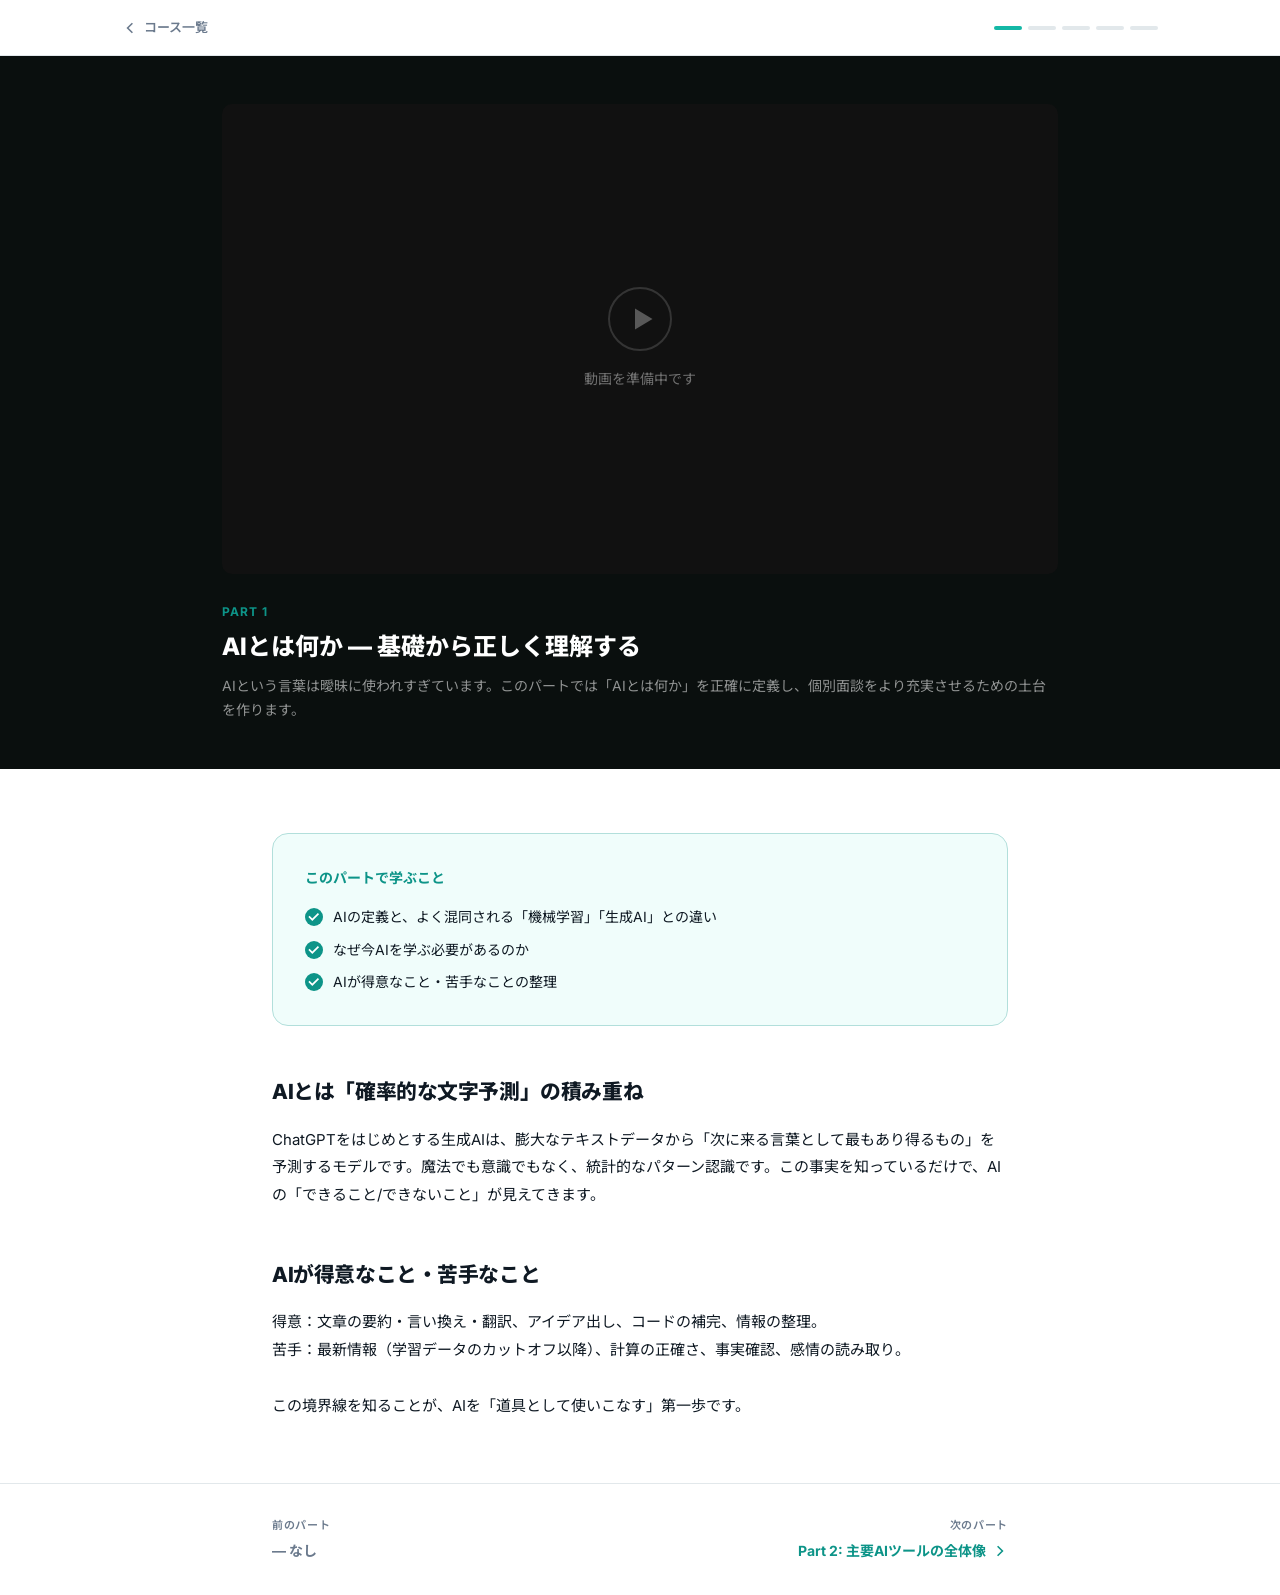
==== part1/index.html @ 41cb30bf "feat: 特典v3 完全構築 - ホワイト+エヌイチカラー(teal)デザインシステム - GSAP + ScrollTrigger によるHeroアニメーション - パスワード方式解放（local" ====
<!DOCTYPE html>
<html lang="ja">
<head>
<meta charset="UTF-8">
<meta name="viewport" content="width=device-width, initial-scale=1.0">
<title>Part 1 - AIとは何か | AI Mastery 特典</title>
<meta name="robots" content="noindex, nofollow">
<link rel="preconnect" href="https://fonts.googleapis.com">
<link rel="preconnect" href="https://fonts.gstatic.com" crossorigin>
<link href="https://fonts.googleapis.com/css2?family=Inter:wght@400;500;600;700;800&family=Noto+Sans+JP:wght@400;500;700;800&display=swap" rel="stylesheet">
<link rel="stylesheet" href="../css/style.css">
<link rel="stylesheet" href="../css/animations.css">
</head>
<body>

<header class="part-header">
  <div class="part-header__inner">
    <a href="../index.html" class="part-header__back">
      <svg viewBox="0 0 20 20" fill="none" stroke="currentColor" stroke-width="2"><path d="M13 16l-6-6 6-6"/></svg>
      コース一覧
    </a>
    <div class="part-progress">
      <div class="part-progress__step is-current"></div>
      <div class="part-progress__step"></div>
      <div class="part-progress__step"></div>
      <div class="part-progress__step"></div>
      <div class="part-progress__step"></div>
    </div>
  </div>
</header>

<main class="part-main">

  <!-- Video -->
  <section class="video-section">
    <div class="video-wrap">
      <div class="video-player">
        <!-- YouTube: src="https://www.youtube.com/embed/VIDEO_ID" -->
        <div class="video-placeholder">
          <div class="video-placeholder__icon">
            <svg viewBox="0 0 16 16"><path d="M4 2l10 6-10 6z"/></svg>
          </div>
          <p>動画を準備中です</p>
        </div>
      </div>
    </div>
    <div class="video-info">
      <p class="video-info__part-label">Part 1</p>
      <h1 class="video-info__title">AIとは何か — 基礎から正しく理解する</h1>
      <p class="video-info__desc">AIという言葉は曖昧に使われすぎています。このパートでは「AIとは何か」を正確に定義し、個別面談をより充実させるための土台を作ります。</p>
    </div>
  </section>

  <!-- Content -->
  <section class="content-section">
    <div class="container--narrow">

      <div class="learn-box reveal">
        <p class="learn-box__title">このパートで学ぶこと</p>
        <ul class="learn-box__list">
          <li>AIの定義と、よく混同される「機械学習」「生成AI」との違い</li>
          <li>なぜ今AIを学ぶ必要があるのか</li>
          <li>AIが得意なこと・苦手なことの整理</li>
        </ul>
      </div>

      <div class="content-block reveal">
        <h2>AIとは「確率的な文字予測」の積み重ね</h2>
        <p>
          ChatGPTをはじめとする生成AIは、膨大なテキストデータから「次に来る言葉として最もあり得るもの」を予測するモデルです。魔法でも意識でもなく、統計的なパターン認識です。この事実を知っているだけで、AIの「できること/できないこと」が見えてきます。
        </p>
      </div>

      <div class="content-block reveal">
        <h2>AIが得意なこと・苦手なこと</h2>
        <p>
          得意：文章の要約・言い換え・翻訳、アイデア出し、コードの補完、情報の整理。<br>
          苦手：最新情報（学習データのカットオフ以降）、計算の正確さ、事実確認、感情の読み取り。<br><br>
          この境界線を知ることが、AIを「道具として使いこなす」第一歩です。
        </p>
      </div>

    </div>
  </section>

  <!-- Navigation -->
  <nav class="part-nav">
    <div class="container--narrow">
      <div class="part-nav__inner">
        <div class="part-nav__link">
          <span class="part-nav__label">前のパート</span>
          <span class="part-nav__title" style="color:var(--color-text-muted)">— なし</span>
        </div>
        <a href="../part2/index.html" class="part-nav__link part-nav__link--next">
          <span class="part-nav__label">次のパート</span>
          <span class="part-nav__title">
            Part 2: 主要AIツールの全体像
            <svg width="16" height="16" viewBox="0 0 20 20" fill="none" stroke="currentColor" stroke-width="2"><path d="M7 16l6-6-6-6"/></svg>
          </span>
        </a>
      </div>
    </div>
  </nav>

</main>

<script src="../js/unlock.js"></script>
<script src="../js/main.js"></script>
</body>
</html>
---- css/style.css ----
/* style.css */

/* ===========================
   Design Tokens
=========================== */
:root {
  --color-bg: #ffffff;
  --color-bg-subtle: #f8fafb;
  --color-bg-teal: #f0fdfb;
  --color-surface: #ffffff;
  --color-border: #e2e8eb;
  --color-border-teal: #b2dfdb;

  --color-text: #0f1923;
  --color-text-muted: #6b7a8d;
  --color-text-light: #94a3b8;

  --color-primary: #0d9488;
  --color-primary-dark: #0a7a71;
  --color-primary-light: #14b8a6;
  --color-primary-xlight: #5eead4;

  --color-locked: #94a3b8;
  --color-locked-bg: #f1f5f9;

  --color-cta: #0d9488;
  --color-cta-hover: #0a7a71;

  --font-sans: 'Inter', 'Noto Sans JP', sans-serif;

  --radius-sm: 6px;
  --radius-md: 10px;
  --radius-lg: 16px;
  --radius-full: 100px;

  --shadow-sm: 0 1px 4px rgba(0,0,0,0.06);
  --shadow-md: 0 4px 16px rgba(0,0,0,0.08);
  --shadow-lg: 0 8px 32px rgba(0,0,0,0.12);
  --shadow-teal: 0 4px 20px rgba(13,148,136,0.18);

  --transition: 0.22s ease;
}

/* ===========================
   Reset
=========================== */
*, *::before, *::after { box-sizing: border-box; margin: 0; padding: 0; }
html { font-size: 16px; scroll-behavior: smooth; }
body {
  background: var(--color-bg);
  color: var(--color-text);
  font-family: var(--font-sans);
  line-height: 1.7;
  -webkit-font-smoothing: antialiased;
}
a { color: inherit; text-decoration: none; }
img { max-width: 100%; display: block; }

/* ===========================
   Layout
=========================== */
.container {
  max-width: 1100px;
  margin: 0 auto;
  padding: 0 32px;
}
.container--narrow {
  max-width: 800px;
  margin: 0 auto;
  padding: 0 32px;
}

/* ===========================
   Header
=========================== */
.header {
  position: fixed;
  top: 0; left: 0; right: 0;
  z-index: 200;
  height: 64px;
  background: rgba(255,255,255,0.88);
  backdrop-filter: blur(16px);
  -webkit-backdrop-filter: blur(16px);
  border-bottom: 1px solid var(--color-border);
  display: flex;
  align-items: center;
}
.header__inner {
  width: 100%;
  max-width: 1100px;
  margin: 0 auto;
  padding: 0 32px;
  display: flex;
  align-items: center;
  justify-content: space-between;
  gap: 16px;
}
.header__logo {
  font-size: 15px;
  font-weight: 700;
  color: var(--color-text);
  letter-spacing: -0.01em;
  display: flex;
  align-items: center;
  gap: 8px;
}
.header__logo-dot {
  width: 8px; height: 8px;
  background: var(--color-primary);
  border-radius: 50%;
  display: inline-block;
}
.header__cta {
  font-size: 13px;
  font-weight: 600;
  color: var(--color-primary);
  border: 1.5px solid var(--color-primary);
  border-radius: var(--radius-full);
  padding: 7px 18px;
  transition: background var(--transition), color var(--transition);
  white-space: nowrap;
}
.header__cta:hover {
  background: var(--color-primary);
  color: #fff;
}

/* ===========================
   Hero
=========================== */
.hero {
  position: relative;
  min-height: 100vh;
  display: flex;
  align-items: center;
  padding: 120px 0 80px;
  overflow: hidden;
}

/* 背景グラデーション光 */
.hero__bg {
  position: absolute;
  inset: 0;
  z-index: 0;
  background:
    radial-gradient(ellipse 60% 50% at 70% 40%, rgba(13,148,136,0.1) 0%, transparent 70%),
    radial-gradient(ellipse 40% 40% at 20% 70%, rgba(94,234,212,0.07) 0%, transparent 60%);
}

/* 浮遊オーブ */
.hero__orb {
  position: absolute;
  border-radius: 50%;
  filter: blur(48px);
  pointer-events: none;
}
.hero__orb--1 {
  width: 400px; height: 400px;
  background: radial-gradient(circle, rgba(13,148,136,0.14) 0%, transparent 70%);
  top: -80px; right: -60px;
  animation: floatSlow 14s ease-in-out infinite;
}
.hero__orb--2 {
  width: 280px; height: 280px;
  background: radial-gradient(circle, rgba(94,234,212,0.12) 0%, transparent 70%);
  bottom: 60px; left: -40px;
  animation: float 10s ease-in-out infinite;
  animation-delay: -4s;
}
.hero__orb--3 {
  width: 180px; height: 180px;
  background: radial-gradient(circle, rgba(13,148,136,0.08) 0%, transparent 70%);
  top: 50%; right: 20%;
  animation: float 12s ease-in-out infinite;
  animation-delay: -7s;
}

.hero__content {
  position: relative;
  z-index: 1;
  text-align: center;
  max-width: 760px;
  margin: 0 auto;
}

.hero__badge {
  display: inline-flex;
  align-items: center;
  gap: 8px;
  font-size: 12px;
  font-weight: 600;
  letter-spacing: 0.08em;
  text-transform: uppercase;
  color: var(--color-primary);
  background: var(--color-bg-teal);
  border: 1px solid var(--color-border-teal);
  border-radius: var(--radius-full);
  padding: 6px 16px;
  margin-bottom: 28px;
}
.hero__badge-dot {
  width: 6px; height: 6px;
  background: var(--color-primary);
  border-radius: 50%;
  animation: glowPulse 2.4s ease-in-out infinite;
}

.hero__title {
  font-size: clamp(2.2rem, 5.5vw, 4rem);
  font-weight: 800;
  line-height: 1.2;
  letter-spacing: -0.03em;
  color: var(--color-text);
  margin-bottom: 24px;
}
.hero__title em {
  font-style: normal;
  color: var(--color-primary);
}

.hero__subtitle {
  font-size: clamp(1rem, 2vw, 1.125rem);
  color: var(--color-text-muted);
  line-height: 1.8;
  margin-bottom: 48px;
}

.hero__stats {
  display: flex;
  justify-content: center;
  gap: 40px;
  margin-bottom: 48px;
}
.hero__stat-value {
  font-size: 2rem;
  font-weight: 800;
  color: var(--color-primary);
  letter-spacing: -0.03em;
  display: block;
}
.hero__stat-label {
  font-size: 12px;
  color: var(--color-text-muted);
  font-weight: 500;
}

.hero__actions {
  display: flex;
  justify-content: center;
  gap: 16px;
  flex-wrap: wrap;
}

/* ===========================
   Buttons
=========================== */
.btn {
  display: inline-flex;
  align-items: center;
  justify-content: center;
  gap: 8px;
  font-size: 15px;
  font-weight: 700;
  border-radius: var(--radius-md);
  padding: 14px 32px;
  cursor: pointer;
  border: none;
  transition: all var(--transition);
  white-space: nowrap;
  font-family: var(--font-sans);
}
.btn--primary {
  background: var(--color-primary);
  color: #fff;
  box-shadow: var(--shadow-teal);
}
.btn--primary:hover {
  background: var(--color-primary-dark);
  transform: translateY(-1px);
  box-shadow: 0 6px 24px rgba(13,148,136,0.28);
}
.btn--outline {
  background: transparent;
  color: var(--color-primary);
  border: 1.5px solid var(--color-primary);
}
.btn--outline:hover {
  background: var(--color-bg-teal);
}
.btn--sm {
  font-size: 13px;
  padding: 10px 20px;
}

/* ===========================
   Section commons
=========================== */
.section {
  padding: 96px 0;
}
.section--gray {
  background: var(--color-bg-subtle);
}
.section__label {
  font-size: 12px;
  font-weight: 700;
  letter-spacing: 0.1em;
  text-transform: uppercase;
  color: var(--color-primary);
  margin-bottom: 12px;
}
.section__title {
  font-size: clamp(1.6rem, 3vw, 2.4rem);
  font-weight: 800;
  letter-spacing: -0.02em;
  line-height: 1.25;
  margin-bottom: 16px;
}
.section__desc {
  font-size: 1.05rem;
  color: var(--color-text-muted);
  max-width: 540px;
}
.section__head { margin-bottom: 56px; }

/* ===========================
   Course Grid
=========================== */
.course-grid {
  display: grid;
  grid-template-columns: repeat(3, 1fr);
  gap: 24px;
}

.course-card {
  background: var(--color-surface);
  border: 1px solid var(--color-border);
  border-radius: var(--radius-lg);
  overflow: hidden;
  box-shadow: var(--shadow-sm);
  transition: transform var(--transition), box-shadow var(--transition);
  display: flex;
  flex-direction: column;
}
.course-card:hover {
  transform: translateY(-4px);
  box-shadow: var(--shadow-md);
}
.course-card--locked {
  cursor: default;
}
.course-card--locked:hover {
  transform: none;
  box-shadow: var(--shadow-sm);
}

.course-card__thumb {
  position: relative;
  aspect-ratio: 16/9;
  background: linear-gradient(135deg, #e8f5f4 0%, #d1ece9 100%);
  display: flex;
  align-items: center;
  justify-content: center;
  overflow: hidden;
}
.course-card--locked .course-card__thumb {
  background: var(--color-locked-bg);
  filter: grayscale(0.3);
}

.course-card__play {
  width: 48px; height: 48px;
  background: var(--color-primary);
  border-radius: 50%;
  display: flex;
  align-items: center;
  justify-content: center;
  box-shadow: 0 2px 12px rgba(13,148,136,0.3);
  transition: transform var(--transition);
}
.course-card:hover .course-card__play {
  transform: scale(1.1);
}
.course-card__play svg { width: 18px; height: 18px; fill: #fff; margin-left: 2px; }

.course-card__lock {
  width: 48px; height: 48px;
  background: var(--color-locked-bg);
  border: 2px solid var(--color-border);
  border-radius: 50%;
  display: flex;
  align-items: center;
  justify-content: center;
}
.course-card__lock svg { width: 20px; height: 20px; color: var(--color-locked); }

.course-card__part-num {
  position: absolute;
  top: 10px; left: 12px;
  font-size: 11px;
  font-weight: 700;
  letter-spacing: 0.06em;
  text-transform: uppercase;
  color: var(--color-primary);
  background: rgba(255,255,255,0.9);
  border-radius: var(--radius-full);
  padding: 3px 10px;
}
.course-card--locked .course-card__part-num {
  color: var(--color-locked);
}

.course-card__badge {
  position: absolute;
  top: 10px; right: 12px;
  font-size: 11px;
  font-weight: 700;
  letter-spacing: 0.04em;
  border-radius: var(--radius-full);
  padding: 3px 10px;
}
.course-card__badge--free {
  background: var(--color-primary);
  color: #fff;
}
.course-card__badge--locked {
  background: var(--color-locked-bg);
  color: var(--color-locked);
  border: 1px solid var(--color-border);
}

.course-card__body {
  padding: 20px;
  flex: 1;
  display: flex;
  flex-direction: column;
  gap: 8px;
}
.course-card__title {
  font-size: 15px;
  font-weight: 700;
  line-height: 1.4;
  color: var(--color-text);
}
.course-card--locked .course-card__title {
  color: var(--color-text-muted);
}
.course-card__meta {
  font-size: 12px;
  color: var(--color-text-light);
  display: flex;
  align-items: center;
  gap: 12px;
  margin-top: auto;
}
.course-card__meta svg { width: 13px; height: 13px; flex-shrink: 0; }

/* ===========================
   Unlock Banner
=========================== */
.unlock-banner {
  background: linear-gradient(135deg, var(--color-bg-teal) 0%, #e0f7f5 100%);
  border: 1px solid var(--color-border-teal);
  border-radius: var(--radius-lg);
  padding: 40px 48px;
  display: flex;
  align-items: center;
  justify-content: space-between;
  gap: 32px;
  margin-top: 48px;
}
.unlock-banner__text {}
.unlock-banner__label {
  font-size: 12px;
  font-weight: 700;
  letter-spacing: 0.08em;
  text-transform: uppercase;
  color: var(--color-primary);
  margin-bottom: 6px;
}
.unlock-banner__title {
  font-size: 1.3rem;
  font-weight: 800;
  color: var(--color-text);
  margin-bottom: 6px;
}
.unlock-banner__desc {
  font-size: 14px;
  color: var(--color-text-muted);
}

/* ===========================
   Unlock Modal
=========================== */
.modal-overlay {
  position: fixed;
  inset: 0;
  z-index: 500;
  background: rgba(15,25,35,0.5);
  backdrop-filter: blur(4px);
  display: flex;
  align-items: center;
  justify-content: center;
  padding: 24px;
  opacity: 0;
  pointer-events: none;
  transition: opacity 0.22s ease;
}
.modal-overlay.is-open {
  opacity: 1;
  pointer-events: auto;
}
.modal {
  background: var(--color-surface);
  border-radius: var(--radius-lg);
  padding: 40px;
  width: 100%;
  max-width: 440px;
  box-shadow: var(--shadow-lg);
  animation: modalIn 0.28s ease;
}
.modal__title {
  font-size: 1.25rem;
  font-weight: 800;
  margin-bottom: 8px;
}
.modal__desc {
  font-size: 14px;
  color: var(--color-text-muted);
  margin-bottom: 28px;
  line-height: 1.6;
}
.modal__input {
  width: 100%;
  border: 1.5px solid var(--color-border);
  border-radius: var(--radius-md);
  padding: 14px 16px;
  font-size: 15px;
  font-family: var(--font-sans);
  outline: none;
  transition: border-color var(--transition);
  margin-bottom: 12px;
}
.modal__input:focus {
  border-color: var(--color-primary);
}
.modal__input.is-error {
  border-color: #ef4444;
}
.modal__error {
  font-size: 13px;
  color: #ef4444;
  margin-bottom: 12px;
  display: none;
}
.modal__error.is-visible { display: block; }
.modal__actions {
  display: flex;
  gap: 12px;
}
.modal__close {
  background: none;
  border: none;
  font-size: 22px;
  color: var(--color-text-muted);
  cursor: pointer;
  position: absolute;
  top: 16px; right: 20px;
  line-height: 1;
  padding: 4px;
}
.modal { position: relative; }

/* ===========================
   Footer
=========================== */
.footer {
  background: var(--color-text);
  color: rgba(255,255,255,0.5);
  padding: 40px 0;
  text-align: center;
  font-size: 13px;
}
.footer__logo {
  font-size: 15px;
  font-weight: 700;
  color: #fff;
  margin-bottom: 16px;
}
.footer__links {
  display: flex;
  justify-content: center;
  gap: 24px;
  margin-bottom: 20px;
  flex-wrap: wrap;
}
.footer__links a {
  color: rgba(255,255,255,0.55);
  transition: color var(--transition);
}
.footer__links a:hover { color: #fff; }

/* ===========================
   Part page
=========================== */
.part-header {
  position: fixed;
  top: 0; left: 0; right: 0;
  z-index: 200;
  height: 56px;
  background: rgba(255,255,255,0.92);
  backdrop-filter: blur(16px);
  border-bottom: 1px solid var(--color-border);
  display: flex;
  align-items: center;
}
.part-header__inner {
  width: 100%;
  max-width: 1100px;
  margin: 0 auto;
  padding: 0 32px;
  display: flex;
  align-items: center;
  justify-content: space-between;
  gap: 16px;
}
.part-header__back {
  display: flex;
  align-items: center;
  gap: 6px;
  font-size: 13px;
  font-weight: 600;
  color: var(--color-text-muted);
  transition: color var(--transition);
}
.part-header__back:hover { color: var(--color-primary); }
.part-header__back svg { width: 16px; height: 16px; }

.part-progress {
  display: flex;
  align-items: center;
  gap: 6px;
}
.part-progress__step {
  width: 28px; height: 4px;
  background: var(--color-border);
  border-radius: 2px;
  transition: background 0.3s ease;
}
.part-progress__step.is-done {
  background: var(--color-primary);
}
.part-progress__step.is-current {
  background: var(--color-primary-light);
}

.part-main { padding-top: 56px; }

.video-section {
  background: #0a0f0e;
  padding: 48px 0;
}
.video-wrap {
  max-width: 900px;
  margin: 0 auto;
  padding: 0 32px;
}
.video-player {
  position: relative;
  aspect-ratio: 16/9;
  background: #111;
  border-radius: var(--radius-md);
  overflow: hidden;
}
.video-player iframe {
  position: absolute;
  inset: 0;
  width: 100%;
  height: 100%;
  border: none;
}
.video-placeholder {
  position: absolute;
  inset: 0;
  display: flex;
  flex-direction: column;
  align-items: center;
  justify-content: center;
  gap: 16px;
  color: rgba(255,255,255,0.4);
  font-size: 14px;
}
.video-placeholder__icon {
  width: 64px; height: 64px;
  border: 2px solid rgba(255,255,255,0.15);
  border-radius: 50%;
  display: flex;
  align-items: center;
  justify-content: center;
}
.video-placeholder__icon svg { width: 28px; height: 28px; fill: rgba(255,255,255,0.3); margin-left: 3px; }

.video-info {
  max-width: 900px;
  margin: 0 auto;
  padding: 28px 32px 0;
}
.video-info__part-label {
  font-size: 12px;
  font-weight: 700;
  letter-spacing: 0.08em;
  text-transform: uppercase;
  color: var(--color-primary);
  margin-bottom: 8px;
}
.video-info__title {
  font-size: 1.5rem;
  font-weight: 800;
  color: #fff;
  line-height: 1.3;
  margin-bottom: 12px;
}
.video-info__desc {
  font-size: 14px;
  color: rgba(255,255,255,0.55);
  line-height: 1.7;
}

.content-section {
  padding: 64px 0;
}
.content-section .container--narrow {
  display: flex;
  flex-direction: column;
  gap: 48px;
}

.learn-box {
  background: var(--color-bg-teal);
  border: 1px solid var(--color-border-teal);
  border-radius: var(--radius-lg);
  padding: 32px;
}
.learn-box__title {
  font-size: 14px;
  font-weight: 700;
  color: var(--color-primary);
  margin-bottom: 16px;
  display: flex;
  align-items: center;
  gap: 8px;
}
.learn-box__list {
  list-style: none;
  display: flex;
  flex-direction: column;
  gap: 10px;
}
.learn-box__list li {
  display: flex;
  align-items: flex-start;
  gap: 10px;
  font-size: 14px;
  line-height: 1.6;
}
.learn-box__list li::before {
  content: '';
  width: 18px; height: 18px;
  background: var(--color-primary);
  border-radius: 50%;
  flex-shrink: 0;
  margin-top: 2px;
  background-image: url("data:image/svg+xml,%3Csvg xmlns='http://www.w3.org/2000/svg' viewBox='0 0 16 16' fill='white'%3E%3Cpath d='M6.5 11.5L3 8l1.06-1.06 2.44 2.44 4.94-4.94L12.5 5.5z'/%3E%3C/svg%3E");
  background-size: cover;
}

.content-block { display: flex; flex-direction: column; gap: 16px; }
.content-block h2 {
  font-size: 1.3rem;
  font-weight: 800;
  letter-spacing: -0.02em;
}
.content-block p {
  font-size: 15px;
  line-height: 1.85;
  color: var(--color-text);
}

.part-nav {
  border-top: 1px solid var(--color-border);
  padding: 32px 0;
}
.part-nav__inner {
  display: flex;
  align-items: center;
  justify-content: space-between;
  gap: 16px;
}
.part-nav__link {
  display: flex;
  flex-direction: column;
  gap: 4px;
}
.part-nav__link--next { align-items: flex-end; }
.part-nav__label {
  font-size: 11px;
  font-weight: 600;
  letter-spacing: 0.06em;
  text-transform: uppercase;
  color: var(--color-text-muted);
}
.part-nav__title {
  font-size: 14px;
  font-weight: 700;
  color: var(--color-primary);
  display: flex;
  align-items: center;
  gap: 6px;
  transition: gap var(--transition);
}
.part-nav__link:hover .part-nav__title { gap: 10px; }
.part-nav__locked .part-nav__title {
  color: var(--color-locked);
  cursor: default;
}

/* ===========================
   Responsive
=========================== */
@media (max-width: 1024px) {
  .course-grid { grid-template-columns: repeat(2, 1fr); }
}

@media (max-width: 768px) {
  .container, .container--narrow { padding: 0 20px; }
  .header__inner { padding: 0 20px; }
  .hero { padding: 100px 0 60px; }
  .hero__stats { gap: 24px; }
  .course-grid { grid-template-columns: 1fr; }
  .unlock-banner {
    flex-direction: column;
    text-align: center;
    padding: 32px 24px;
  }
  .part-header__inner { padding: 0 20px; }
  .video-wrap, .video-info { padding: 0 20px; }
  .video-info { padding-top: 20px; }
  .content-section .container--narrow { padding: 0 20px; }
  .section { padding: 64px 0; }
  .modal { padding: 28px 24px; }
}

@media (max-width: 480px) {
  .hero__title { font-size: 1.8rem; }
  .hero__actions { flex-direction: column; align-items: center; }
  .hero__stats { flex-direction: column; gap: 16px; }
  .part-nav__inner { flex-direction: column; align-items: flex-start; gap: 12px; }
}

@media (max-width: 360px) {
  .container, .container--narrow { padding: 0 16px; }
}
---- css/animations.css ----
/* animations.css */

@keyframes fadeInUp {
  from { opacity: 0; transform: translateY(30px); }
  to   { opacity: 1; transform: translateY(0); }
}

@keyframes fadeIn {
  from { opacity: 0; }
  to   { opacity: 1; }
}

@keyframes scaleIn {
  from { opacity: 0; transform: scale(0.92); }
  to   { opacity: 1; transform: scale(1); }
}

@keyframes float {
  0%, 100% { transform: translateY(0) rotate(0deg); }
  33%       { transform: translateY(-18px) rotate(3deg); }
  66%       { transform: translateY(-8px) rotate(-2deg); }
}

@keyframes floatSlow {
  0%, 100% { transform: translateY(0) rotate(0deg); }
  50%       { transform: translateY(-24px) rotate(5deg); }
}

@keyframes gradientShift {
  0%   { background-position: 0% 50%; }
  50%  { background-position: 100% 50%; }
  100% { background-position: 0% 50%; }
}

@keyframes glowPulse {
  0%, 100% { opacity: 0.4; transform: scale(1); }
  50%       { opacity: 0.7; transform: scale(1.08); }
}

@keyframes shimmer {
  from { background-position: -200% 0; }
  to   { background-position: 200% 0; }
}

@keyframes blink {
  0%, 100% { opacity: 1; }
  50%       { opacity: 0; }
}

@keyframes slideInLeft {
  from { opacity: 0; transform: translateX(-24px); }
  to   { opacity: 1; transform: translateX(0); }
}

@keyframes modalIn {
  from { opacity: 0; transform: translateY(16px) scale(0.97); }
  to   { opacity: 1; transform: translateY(0) scale(1); }
}

/* scroll reveal */
.reveal {
  opacity: 0;
  transform: translateY(28px);
  transition: opacity 0.6s ease, transform 0.6s ease;
}
.reveal.is-visible {
  opacity: 1;
  transform: translateY(0);
}
.reveal-delay-1 { transition-delay: 0.1s; }
.reveal-delay-2 { transition-delay: 0.2s; }
.reveal-delay-3 { transition-delay: 0.3s; }
.reveal-delay-4 { transition-delay: 0.4s; }

@media (prefers-reduced-motion: reduce) {
  *, *::before, *::after {
    animation-duration: 0.01ms !important;
    transition-duration: 0.01ms !important;
  }
  .reveal { opacity: 1; transform: none; }
}
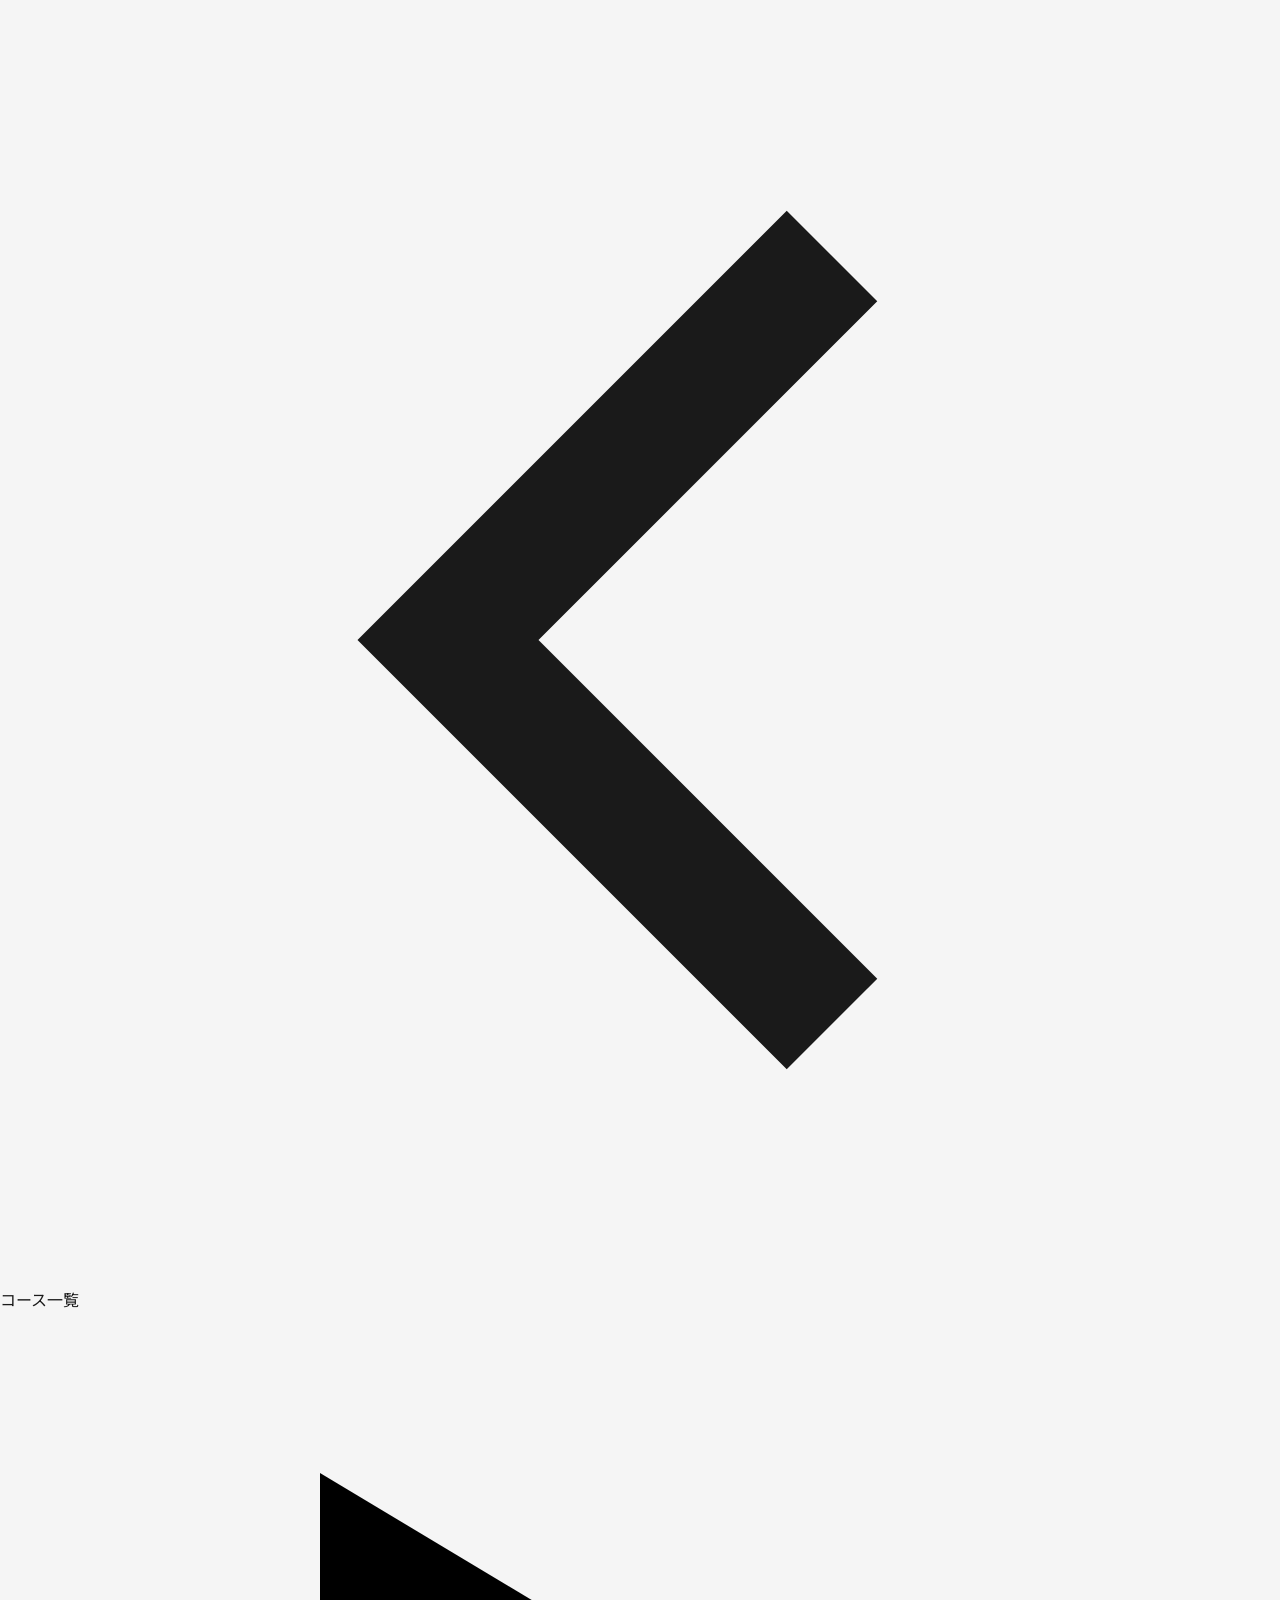
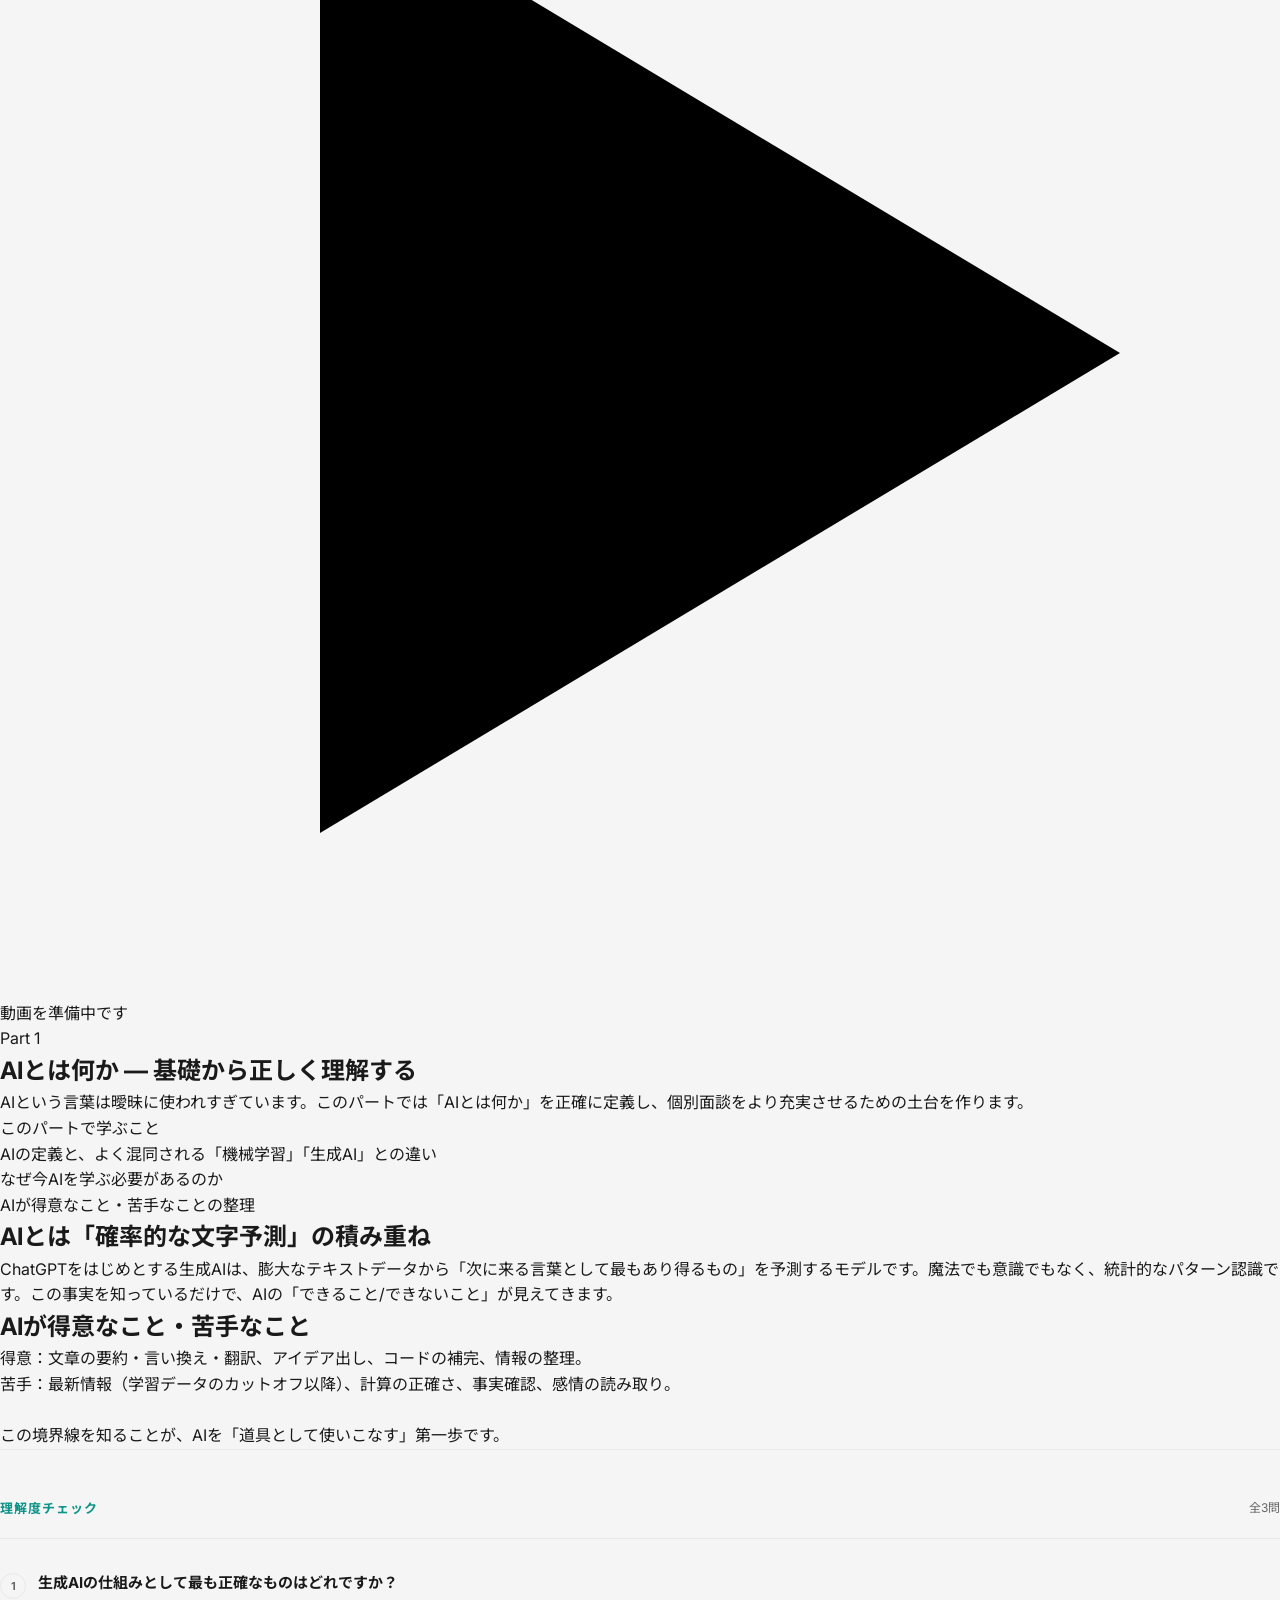
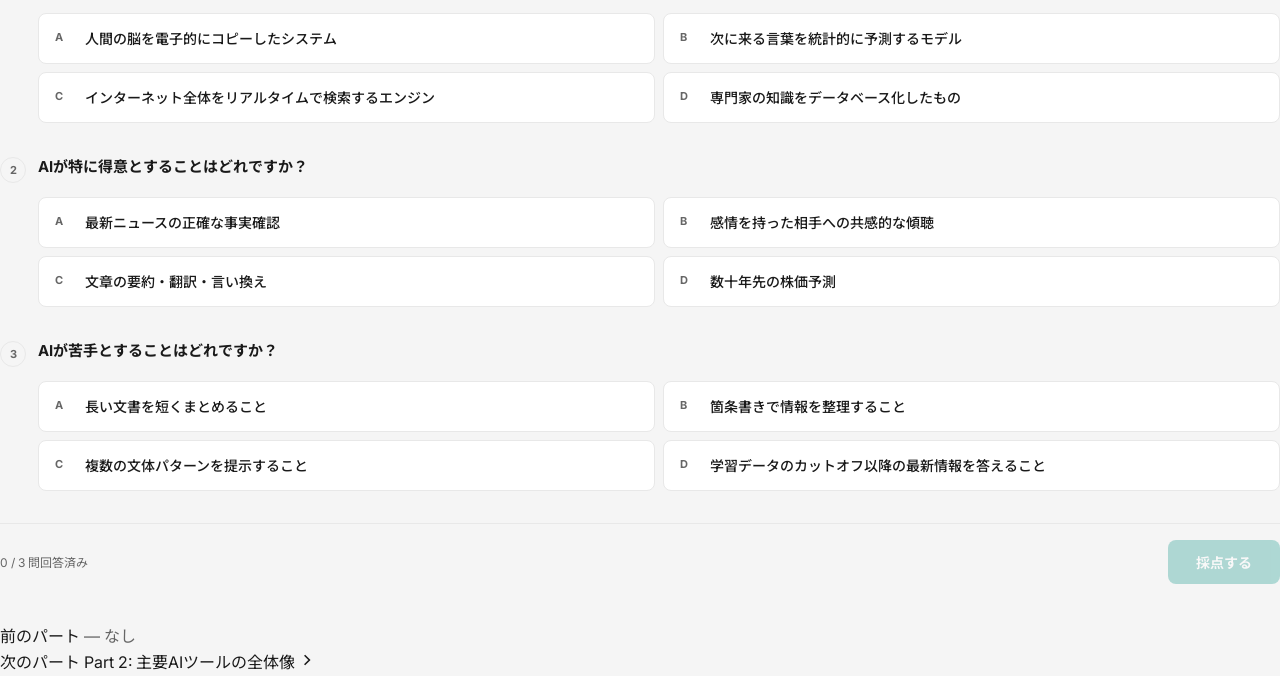
==== commit d06bfd83: "Add comprehension quiz to all 5 parts 3-question batch-scored quiz at the end of each part page. Par" ====
--- a/part1/index.html
+++ b/part1/index.html
@@ -10,6 +10,7 @@
 <link href="https://fonts.googleapis.com/css2?family=Inter:wght@400;500;600;700;800&family=Noto+Sans+JP:wght@400;500;700;800&display=swap" rel="stylesheet">
 <link rel="stylesheet" href="../css/style.css">
 <link rel="stylesheet" href="../css/animations.css">
+<link rel="stylesheet" href="../css/part-quiz.css">
 </head>
 <body>
 
@@ -83,6 +84,31 @@
     </div>
   </section>
 
+  <!-- Quiz -->
+  <section class="part-quiz" data-part-quiz>
+    <div class="container--narrow">
+      <div class="part-quiz__head">
+        <span class="part-quiz__title">理解度チェック</span>
+        <span class="part-quiz__count">全3問</span>
+      </div>
+      <div class="part-quiz__questions" data-quiz-questions></div>
+      <div class="part-quiz__footer">
+        <span class="part-quiz__answered-count"><span data-answered-count>0</span> / <span data-total-count>3</span> 問回答済み</span>
+        <button class="part-quiz__submit" data-quiz-submit type="button" disabled>採点する</button>
+      </div>
+      <div class="part-quiz__result" data-quiz-result hidden>
+        <div>
+          <p class="part-quiz__score-label">スコア</p>
+          <p class="part-quiz__score-value" data-score-value></p>
+        </div>
+        <p class="part-quiz__result-msg" data-result-msg></p>
+        <div class="part-quiz__breakdown" data-breakdown></div>
+        <div class="part-quiz__explanations" data-explanations></div>
+        <div class="part-quiz__actions" data-result-actions></div>
+      </div>
+    </div>
+  </section>
+
   <!-- Navigation -->
   <nav class="part-nav">
     <div class="container--narrow">
@@ -106,5 +132,7 @@
 
 <script src="../js/unlock.js"></script>
 <script src="../js/main.js"></script>
+<script src="../js/part-quiz.js"></script>
+<script>initPartQuiz(1)</script>
 </body>
 </html>
--- a/css/style.css
+++ b/css/style.css
@@ -4,41 +4,36 @@
    Design Tokens
 =========================== */
 :root {
-  --color-bg: #ffffff;
-  --color-bg-subtle: #f8fafb;
-  --color-bg-teal: #f0fdfb;
+  --color-bg: #f5f5f5;
   --color-surface: #ffffff;
-  --color-border: #e2e8eb;
-  --color-border-teal: #b2dfdb;
-
-  --color-text: #0f1923;
-  --color-text-muted: #6b7a8d;
-  --color-text-light: #94a3b8;
+  --color-border: #e8e8e8;
+
+  --color-text: #1a1a1a;
+  --color-text-muted: #666666;
+  --color-text-light: #999999;
 
   --color-primary: #0d9488;
   --color-primary-dark: #0a7a71;
   --color-primary-light: #14b8a6;
-  --color-primary-xlight: #5eead4;
-
-  --color-locked: #94a3b8;
-  --color-locked-bg: #f1f5f9;
-
-  --color-cta: #0d9488;
-  --color-cta-hover: #0a7a71;
+  --color-primary-bg: #f0fdfb;
+
+  --color-locked: #aaaaaa;
+  --color-locked-bg: #f0f0f0;
 
   --font-sans: 'Inter', 'Noto Sans JP', sans-serif;
 
-  --radius-sm: 6px;
-  --radius-md: 10px;
-  --radius-lg: 16px;
+  --radius-sm: 4px;
+  --radius-md: 8px;
+  --radius-lg: 12px;
   --radius-full: 100px;
 
-  --shadow-sm: 0 1px 4px rgba(0,0,0,0.06);
-  --shadow-md: 0 4px 16px rgba(0,0,0,0.08);
-  --shadow-lg: 0 8px 32px rgba(0,0,0,0.12);
-  --shadow-teal: 0 4px 20px rgba(13,148,136,0.18);
-
-  --transition: 0.22s ease;
+  --shadow-sm: 0 1px 4px rgba(0,0,0,0.08);
+  --shadow-md: 0 4px 16px rgba(0,0,0,0.1);
+
+  --transition: 0.2s ease;
+
+  --sidebar-width: 260px;
+  --header-height: 56px;
 }
 
 /* ===========================
@@ -50,25 +45,11 @@
   background: var(--color-bg);
   color: var(--color-text);
   font-family: var(--font-sans);
-  line-height: 1.7;
+  line-height: 1.6;
   -webkit-font-smoothing: antialiased;
 }
 a { color: inherit; text-decoration: none; }
 img { max-width: 100%; display: block; }
-
-/* ===========================
-   Layout
-=========================== */
-.container {
-  max-width: 1100px;
-  margin: 0 auto;
-  padding: 0 32px;
-}
-.container--narrow {
-  max-width: 800px;
-  margin: 0 auto;
-  padding: 0 32px;
-}
 
 /* ===========================
    Header
@@ -77,19 +58,15 @@
   position: fixed;
   top: 0; left: 0; right: 0;
   z-index: 200;
-  height: 64px;
-  background: rgba(255,255,255,0.88);
-  backdrop-filter: blur(16px);
-  -webkit-backdrop-filter: blur(16px);
+  height: var(--header-height);
+  background: #fff;
   border-bottom: 1px solid var(--color-border);
   display: flex;
   align-items: center;
 }
 .header__inner {
   width: 100%;
-  max-width: 1100px;
-  margin: 0 auto;
-  padding: 0 32px;
+  padding: 0 24px;
   display: flex;
   align-items: center;
   justify-content: space-between;
@@ -99,155 +76,108 @@
   font-size: 15px;
   font-weight: 700;
   color: var(--color-text);
-  letter-spacing: -0.01em;
   display: flex;
   align-items: center;
   gap: 8px;
 }
-.header__logo-dot {
-  width: 8px; height: 8px;
-  background: var(--color-primary);
-  border-radius: 50%;
-  display: inline-block;
+.header__logo-img {
+  height: 32px;
+  width: auto;
+  display: block;
 }
 .header__cta {
   font-size: 13px;
   font-weight: 600;
-  color: var(--color-primary);
-  border: 1.5px solid var(--color-primary);
+  color: #fff;
+  background: var(--color-primary);
   border-radius: var(--radius-full);
-  padding: 7px 18px;
-  transition: background var(--transition), color var(--transition);
+  padding: 8px 20px;
+  transition: background var(--transition);
   white-space: nowrap;
 }
-.header__cta:hover {
-  background: var(--color-primary);
+.header__cta:hover { background: var(--color-primary-dark); }
+
+/* ===========================
+   Hero
+=========================== */
+.hero {
+  position: relative;
+  background: url('../assets/images/PH018.jpg') 92% 20% / 150% auto no-repeat;
+  min-height: 85vh;
+  display: flex;
+  align-items: center;
+  justify-content: center;
+  padding: 120px 24px 80px;
+  margin-top: var(--header-height);
+  border-bottom: none;
+  overflow: hidden;
+}
+.hero__video {
+  position: absolute;
+  inset: 0;
+  width: 100%;
+  height: 100%;
+  object-fit: cover;
+  z-index: 0;
+}
+.hero__overlay {
+  position: absolute;
+  inset: 0;
+  background: linear-gradient(160deg, rgba(0,25,45,0.82) 0%, rgba(0,35,55,0.68) 55%, rgba(0,20,40,0.25) 100%);
+  z-index: 1;
+}
+.hero__content {
+  position: relative;
+  z-index: 2;
+  text-align: center;
+  max-width: 680px;
+  margin: 0 auto;
+}
+.hero__badge {
+  display: inline-block;
+  font-size: 11px;
+  font-weight: 700;
+  letter-spacing: 0.1em;
+  text-transform: uppercase;
+  color: rgba(255,255,255,0.92);
+  background: rgba(127,212,216,0.15);
+  border: 1px solid rgba(127,212,216,0.5);
+  border-radius: var(--radius-full);
+  padding: 5px 14px;
+  margin-bottom: 20px;
+}
+.hero__title {
+  font-size: clamp(2rem, 5vw, 3.4rem);
+  font-weight: 800;
+  letter-spacing: -0.03em;
+  line-height: 1.2;
+  margin-bottom: 20px;
   color: #fff;
-}
-
-/* ===========================
-   Hero
-=========================== */
-.hero {
-  position: relative;
-  min-height: 100vh;
-  display: flex;
-  align-items: center;
-  padding: 120px 0 80px;
-  overflow: hidden;
-}
-
-/* 背景グラデーション光 */
-.hero__bg {
-  position: absolute;
-  inset: 0;
-  z-index: 0;
-  background:
-    radial-gradient(ellipse 60% 50% at 70% 40%, rgba(13,148,136,0.1) 0%, transparent 70%),
-    radial-gradient(ellipse 40% 40% at 20% 70%, rgba(94,234,212,0.07) 0%, transparent 60%);
-}
-
-/* 浮遊オーブ */
-.hero__orb {
-  position: absolute;
-  border-radius: 50%;
-  filter: blur(48px);
-  pointer-events: none;
-}
-.hero__orb--1 {
-  width: 400px; height: 400px;
-  background: radial-gradient(circle, rgba(13,148,136,0.14) 0%, transparent 70%);
-  top: -80px; right: -60px;
-  animation: floatSlow 14s ease-in-out infinite;
-}
-.hero__orb--2 {
-  width: 280px; height: 280px;
-  background: radial-gradient(circle, rgba(94,234,212,0.12) 0%, transparent 70%);
-  bottom: 60px; left: -40px;
-  animation: float 10s ease-in-out infinite;
-  animation-delay: -4s;
-}
-.hero__orb--3 {
-  width: 180px; height: 180px;
-  background: radial-gradient(circle, rgba(13,148,136,0.08) 0%, transparent 70%);
-  top: 50%; right: 20%;
-  animation: float 12s ease-in-out infinite;
-  animation-delay: -7s;
-}
-
-.hero__content {
-  position: relative;
-  z-index: 1;
-  text-align: center;
-  max-width: 760px;
-  margin: 0 auto;
-}
-
-.hero__badge {
-  display: inline-flex;
-  align-items: center;
-  gap: 8px;
-  font-size: 12px;
-  font-weight: 600;
-  letter-spacing: 0.08em;
-  text-transform: uppercase;
-  color: var(--color-primary);
-  background: var(--color-bg-teal);
-  border: 1px solid var(--color-border-teal);
-  border-radius: var(--radius-full);
-  padding: 6px 16px;
-  margin-bottom: 28px;
-}
-.hero__badge-dot {
-  width: 6px; height: 6px;
-  background: var(--color-primary);
-  border-radius: 50%;
-  animation: glowPulse 2.4s ease-in-out infinite;
-}
-
-.hero__title {
-  font-size: clamp(2.2rem, 5.5vw, 4rem);
-  font-weight: 800;
-  line-height: 1.2;
-  letter-spacing: -0.03em;
-  color: var(--color-text);
-  margin-bottom: 24px;
 }
 .hero__title em {
   font-style: normal;
-  color: var(--color-primary);
-}
-
+  color: #7FD4D8;
+}
 .hero__subtitle {
-  font-size: clamp(1rem, 2vw, 1.125rem);
-  color: var(--color-text-muted);
+  font-size: 1rem;
+  color: rgba(255,255,255,0.82);
   line-height: 1.8;
-  margin-bottom: 48px;
-}
-
-.hero__stats {
+  max-width: 480px;
+  margin: 0 auto 36px;
+}
+.btn--ghost {
+  border: 2px solid rgba(255,255,255,0.55);
+  color: #fff;
+  background: transparent;
+}
+.btn--ghost:hover {
+  background: rgba(255,255,255,0.12);
+  border-color: rgba(255,255,255,0.8);
+}
+.hero__actions {
   display: flex;
   justify-content: center;
-  gap: 40px;
-  margin-bottom: 48px;
-}
-.hero__stat-value {
-  font-size: 2rem;
-  font-weight: 800;
-  color: var(--color-primary);
-  letter-spacing: -0.03em;
-  display: block;
-}
-.hero__stat-label {
-  font-size: 12px;
-  color: var(--color-text-muted);
-  font-weight: 500;
-}
-
-.hero__actions {
-  display: flex;
-  justify-content: center;
-  gap: 16px;
+  gap: 12px;
   flex-wrap: wrap;
 }
 
@@ -257,235 +187,313 @@
 .btn {
   display: inline-flex;
   align-items: center;
-  justify-content: center;
-  gap: 8px;
-  font-size: 15px;
+  gap: 6px;
+  font-size: 14px;
   font-weight: 700;
   border-radius: var(--radius-md);
-  padding: 14px 32px;
+  padding: 12px 28px;
   cursor: pointer;
   border: none;
   transition: all var(--transition);
+  font-family: var(--font-sans);
   white-space: nowrap;
-  font-family: var(--font-sans);
 }
 .btn--primary {
   background: var(--color-primary);
   color: #fff;
-  box-shadow: var(--shadow-teal);
-}
-.btn--primary:hover {
-  background: var(--color-primary-dark);
-  transform: translateY(-1px);
-  box-shadow: 0 6px 24px rgba(13,148,136,0.28);
-}
+}
+.btn--primary:hover { background: var(--color-primary-dark); }
 .btn--outline {
-  background: transparent;
+  background: #fff;
   color: var(--color-primary);
   border: 1.5px solid var(--color-primary);
 }
-.btn--outline:hover {
-  background: var(--color-bg-teal);
-}
-.btn--sm {
-  font-size: 13px;
-  padding: 10px 20px;
-}
-
-/* ===========================
-   Section commons
-=========================== */
-.section {
-  padding: 96px 0;
-}
-.section--gray {
-  background: var(--color-bg-subtle);
-}
-.section__label {
-  font-size: 12px;
-  font-weight: 700;
-  letter-spacing: 0.1em;
-  text-transform: uppercase;
-  color: var(--color-primary);
-  margin-bottom: 12px;
-}
-.section__title {
-  font-size: clamp(1.6rem, 3vw, 2.4rem);
-  font-weight: 800;
-  letter-spacing: -0.02em;
-  line-height: 1.25;
-  margin-bottom: 16px;
-}
-.section__desc {
-  font-size: 1.05rem;
-  color: var(--color-text-muted);
-  max-width: 540px;
-}
-.section__head { margin-bottom: 56px; }
-
-/* ===========================
-   Course Grid
-=========================== */
-.course-grid {
+.btn--outline:hover { background: var(--color-primary-bg); }
+
+/* ===========================
+   Page body layout
+=========================== */
+.page-body {
   display: grid;
-  grid-template-columns: repeat(3, 1fr);
+  grid-template-columns: var(--sidebar-width) 1fr;
+  align-items: start;
+  max-width: 1280px;
+  margin: 0 auto;
+  padding: 32px 24px;
   gap: 24px;
 }
 
-.course-card {
-  background: var(--color-surface);
+/* ===========================
+   Sidebar
+=========================== */
+.sidebar {
+  position: sticky;
+  top: calc(var(--header-height) + 24px);
+  display: flex;
+  flex-direction: column;
+  gap: 16px;
+}
+.sidebar-banner {
+  display: block;
+  border-radius: 12px;
+  overflow: hidden;
+  line-height: 0;
+  box-shadow: 0 2px 12px rgba(0,0,0,0.10);
+  transition: transform 0.2s ease, box-shadow 0.2s ease;
+  /* clip bottom ~10% to hide CTA button */
+  clip-path: inset(0 0 10% 0 round 12px);
+}
+.sidebar-banner--full {
+  clip-path: none;
+  border-radius: 12px;
+}
+.sidebar-banner:hover {
+  transform: translateY(-2px);
+  box-shadow: 0 6px 20px rgba(0,0,0,0.15);
+}
+.sidebar-banner img {
+  width: 100%;
+  display: block;
+}
+
+.sidebar-card {
+  background: #fff;
   border: 1px solid var(--color-border);
   border-radius: var(--radius-lg);
   overflow: hidden;
-  box-shadow: var(--shadow-sm);
-  transition: transform var(--transition), box-shadow var(--transition);
-  display: flex;
-  flex-direction: column;
-}
-.course-card:hover {
-  transform: translateY(-4px);
-  box-shadow: var(--shadow-md);
-}
-.course-card--locked {
-  cursor: default;
-}
-.course-card--locked:hover {
-  transform: none;
-  box-shadow: var(--shadow-sm);
-}
-
-.course-card__thumb {
-  position: relative;
+}
+.sidebar-card__thumb {
   aspect-ratio: 16/9;
-  background: linear-gradient(135deg, #e8f5f4 0%, #d1ece9 100%);
+  background: var(--color-locked-bg);
   display: flex;
   align-items: center;
   justify-content: center;
-  overflow: hidden;
-}
-.course-card--locked .course-card__thumb {
-  background: var(--color-locked-bg);
-  filter: grayscale(0.3);
-}
-
-.course-card__play {
-  width: 48px; height: 48px;
-  background: var(--color-primary);
-  border-radius: 50%;
-  display: flex;
-  align-items: center;
-  justify-content: center;
-  box-shadow: 0 2px 12px rgba(13,148,136,0.3);
-  transition: transform var(--transition);
-}
-.course-card:hover .course-card__play {
-  transform: scale(1.1);
-}
-.course-card__play svg { width: 18px; height: 18px; fill: #fff; margin-left: 2px; }
-
-.course-card__lock {
-  width: 48px; height: 48px;
-  background: var(--color-locked-bg);
-  border: 2px solid var(--color-border);
-  border-radius: 50%;
-  display: flex;
-  align-items: center;
-  justify-content: center;
-}
-.course-card__lock svg { width: 20px; height: 20px; color: var(--color-locked); }
-
-.course-card__part-num {
-  position: absolute;
-  top: 10px; left: 12px;
-  font-size: 11px;
+  color: var(--color-text-light);
+  font-size: 12px;
+  position: relative;
+}
+.sidebar-card__thumb-label {
+  position: absolute;
+  top: 8px; left: 8px;
+  font-size: 10px;
   font-weight: 700;
   letter-spacing: 0.06em;
   text-transform: uppercase;
-  color: var(--color-primary);
-  background: rgba(255,255,255,0.9);
-  border-radius: var(--radius-full);
-  padding: 3px 10px;
-}
-.course-card--locked .course-card__part-num {
-  color: var(--color-locked);
-}
-
-.course-card__badge {
-  position: absolute;
-  top: 10px; right: 12px;
-  font-size: 11px;
-  font-weight: 700;
-  letter-spacing: 0.04em;
-  border-radius: var(--radius-full);
-  padding: 3px 10px;
-}
-.course-card__badge--free {
   background: var(--color-primary);
   color: #fff;
-}
-.course-card__badge--locked {
-  background: var(--color-locked-bg);
-  color: var(--color-locked);
-  border: 1px solid var(--color-border);
-}
-
-.course-card__body {
-  padding: 20px;
-  flex: 1;
-  display: flex;
-  flex-direction: column;
-  gap: 8px;
-}
-.course-card__title {
-  font-size: 15px;
-  font-weight: 700;
-  line-height: 1.4;
-  color: var(--color-text);
-}
-.course-card--locked .course-card__title {
-  color: var(--color-text-muted);
-}
-.course-card__meta {
-  font-size: 12px;
-  color: var(--color-text-light);
-  display: flex;
-  align-items: center;
-  gap: 12px;
-  margin-top: auto;
-}
-.course-card__meta svg { width: 13px; height: 13px; flex-shrink: 0; }
-
-/* ===========================
-   Unlock Banner
-=========================== */
-.unlock-banner {
-  background: linear-gradient(135deg, var(--color-bg-teal) 0%, #e0f7f5 100%);
-  border: 1px solid var(--color-border-teal);
-  border-radius: var(--radius-lg);
-  padding: 40px 48px;
-  display: flex;
-  align-items: center;
-  justify-content: space-between;
-  gap: 32px;
-  margin-top: 48px;
-}
-.unlock-banner__text {}
-.unlock-banner__label {
-  font-size: 12px;
+  border-radius: var(--radius-full);
+  padding: 3px 8px;
+}
+.sidebar-card__body {
+  padding: 14px 16px 16px;
+}
+.sidebar-card__label {
+  font-size: 10px;
   font-weight: 700;
   letter-spacing: 0.08em;
   text-transform: uppercase;
   color: var(--color-primary);
   margin-bottom: 6px;
 }
+.sidebar-card__title {
+  font-size: 14px;
+  font-weight: 700;
+  line-height: 1.4;
+  margin-bottom: 10px;
+}
+.sidebar-card__desc {
+  font-size: 12px;
+  color: var(--color-text-muted);
+  line-height: 1.6;
+  margin-bottom: 12px;
+}
+.sidebar-card .btn {
+  width: 100%;
+  justify-content: center;
+  padding: 10px;
+  font-size: 13px;
+}
+
+/* ===========================
+   Main content
+=========================== */
+.main-content {
+  display: flex;
+  flex-direction: column;
+  gap: 40px;
+  min-width: 0;
+}
+
+/* ===========================
+   Course Row (horizontal scroll)
+=========================== */
+.course-row {}
+.course-row__head {
+  display: flex;
+  align-items: center;
+  justify-content: space-between;
+  margin-bottom: 14px;
+}
+.course-row__title {
+  font-size: 18px;
+  font-weight: 800;
+  letter-spacing: -0.02em;
+}
+.course-row__more {
+  font-size: 13px;
+  font-weight: 600;
+  color: var(--color-primary);
+  display: flex;
+  align-items: center;
+  gap: 4px;
+  transition: gap var(--transition);
+}
+.course-row__more:hover { gap: 8px; }
+
+.course-scroll {
+  display: flex;
+  gap: 14px;
+  overflow-x: auto;
+  padding-bottom: 8px;
+  scrollbar-width: thin;
+  scrollbar-color: var(--color-border) transparent;
+  scroll-snap-type: x mandatory;
+}
+.course-scroll::-webkit-scrollbar { height: 4px; }
+.course-scroll::-webkit-scrollbar-track { background: transparent; }
+.course-scroll::-webkit-scrollbar-thumb {
+  background: var(--color-border);
+  border-radius: 2px;
+}
+
+/* ===========================
+   Course Card
+=========================== */
+.course-card {
+  flex: 0 0 220px;
+  background: #fff;
+  border-radius: var(--radius-md);
+  overflow: hidden;
+  border: 1px solid var(--color-border);
+  transition: transform var(--transition), box-shadow var(--transition);
+  scroll-snap-align: start;
+  cursor: pointer;
+  display: block;
+}
+.course-card:hover {
+  transform: translateY(-3px);
+  box-shadow: var(--shadow-md);
+}
+.course-card--locked {
+  cursor: default;
+  opacity: 0.65;
+}
+.course-card--locked:hover {
+  transform: none;
+  box-shadow: none;
+}
+
+.course-card__thumb {
+  position: relative;
+  aspect-ratio: 16/9;
+  background: var(--color-locked-bg);
+  display: flex;
+  align-items: center;
+  justify-content: center;
+  overflow: hidden;
+}
+.course-card__thumb img {
+  width: 100%; height: 100%;
+  object-fit: cover;
+  position: absolute; inset: 0;
+}
+.course-card__thumb-placeholder {
+  width: 100%; height: 100%;
+  background: linear-gradient(135deg, #e8e8e8 25%, #d8d8d8 100%);
+}
+
+.course-card__duration {
+  position: absolute;
+  bottom: 6px; right: 6px;
+  font-size: 10px;
+  font-weight: 700;
+  background: rgba(0,0,0,0.7);
+  color: #fff;
+  border-radius: 3px;
+  padding: 2px 6px;
+}
+.course-card__free-badge {
+  position: absolute;
+  top: 6px; left: 6px;
+  font-size: 10px;
+  font-weight: 700;
+  background: var(--color-primary);
+  color: #fff;
+  border-radius: 3px;
+  padding: 2px 7px;
+}
+.course-card__lock-icon {
+  position: absolute;
+  top: 6px; right: 6px;
+  width: 24px; height: 24px;
+  background: rgba(0,0,0,0.45);
+  border-radius: 50%;
+  display: flex;
+  align-items: center;
+  justify-content: center;
+}
+.course-card__lock-icon svg { width: 12px; height: 12px; color: #fff; }
+
+.course-card__body {
+  padding: 10px 12px 12px;
+}
+.course-card__title {
+  font-size: 13px;
+  font-weight: 700;
+  line-height: 1.45;
+  margin-bottom: 8px;
+  display: -webkit-box;
+  -webkit-line-clamp: 2;
+  -webkit-box-orient: vertical;
+  overflow: hidden;
+}
+.course-card__meta {
+  display: flex;
+  align-items: center;
+  gap: 6px;
+  flex-wrap: wrap;
+}
+.course-card__tag {
+  font-size: 10px;
+  font-weight: 600;
+  color: var(--color-text-muted);
+  background: var(--color-bg);
+  border: 1px solid var(--color-border);
+  border-radius: 3px;
+  padding: 2px 7px;
+}
+
+/* ===========================
+   Unlock Banner
+=========================== */
+.unlock-banner {
+  background: var(--color-primary-bg);
+  border: 1px solid #b2dfdb;
+  border-radius: var(--radius-lg);
+  padding: 24px 28px;
+  display: flex;
+  align-items: center;
+  justify-content: space-between;
+  gap: 20px;
+}
+.unlock-banner__text {}
 .unlock-banner__title {
-  font-size: 1.3rem;
-  font-weight: 800;
-  color: var(--color-text);
-  margin-bottom: 6px;
+  font-size: 15px;
+  font-weight: 700;
+  margin-bottom: 4px;
 }
 .unlock-banner__desc {
-  font-size: 14px;
+  font-size: 13px;
   color: var(--color-text-muted);
 }
 
@@ -496,135 +504,69 @@
   position: fixed;
   inset: 0;
   z-index: 500;
-  background: rgba(15,25,35,0.5);
-  backdrop-filter: blur(4px);
+  background: rgba(0,0,0,0.45);
   display: flex;
   align-items: center;
   justify-content: center;
   padding: 24px;
   opacity: 0;
   pointer-events: none;
-  transition: opacity 0.22s ease;
+  transition: opacity 0.2s ease;
 }
 .modal-overlay.is-open {
   opacity: 1;
   pointer-events: auto;
 }
 .modal {
-  background: var(--color-surface);
+  background: #fff;
   border-radius: var(--radius-lg);
-  padding: 40px;
+  padding: 36px;
   width: 100%;
-  max-width: 440px;
-  box-shadow: var(--shadow-lg);
-  animation: modalIn 0.28s ease;
-}
-.modal__title {
-  font-size: 1.25rem;
-  font-weight: 800;
-  margin-bottom: 8px;
-}
-.modal__desc {
-  font-size: 14px;
-  color: var(--color-text-muted);
-  margin-bottom: 28px;
-  line-height: 1.6;
-}
+  max-width: 420px;
+  box-shadow: var(--shadow-md);
+  position: relative;
+}
+.modal__title { font-size: 1.15rem; font-weight: 800; margin-bottom: 8px; }
+.modal__desc { font-size: 13px; color: var(--color-text-muted); margin-bottom: 24px; line-height: 1.6; }
 .modal__input {
   width: 100%;
   border: 1.5px solid var(--color-border);
   border-radius: var(--radius-md);
-  padding: 14px 16px;
+  padding: 12px 14px;
   font-size: 15px;
   font-family: var(--font-sans);
   outline: none;
+  margin-bottom: 10px;
   transition: border-color var(--transition);
-  margin-bottom: 12px;
-}
-.modal__input:focus {
-  border-color: var(--color-primary);
-}
-.modal__input.is-error {
-  border-color: #ef4444;
-}
-.modal__error {
-  font-size: 13px;
-  color: #ef4444;
-  margin-bottom: 12px;
-  display: none;
-}
+}
+.modal__input:focus { border-color: var(--color-primary); }
+.modal__input.is-error { border-color: #ef4444; }
+.modal__error { font-size: 12px; color: #ef4444; margin-bottom: 10px; display: none; }
 .modal__error.is-visible { display: block; }
-.modal__actions {
-  display: flex;
-  gap: 12px;
-}
+.modal__actions { display: flex; gap: 10px; }
 .modal__close {
-  background: none;
-  border: none;
-  font-size: 22px;
-  color: var(--color-text-muted);
-  cursor: pointer;
-  position: absolute;
-  top: 16px; right: 20px;
-  line-height: 1;
-  padding: 4px;
-}
-.modal { position: relative; }
-
-/* ===========================
-   Footer
-=========================== */
-.footer {
-  background: var(--color-text);
-  color: rgba(255,255,255,0.5);
-  padding: 40px 0;
-  text-align: center;
-  font-size: 13px;
-}
-.footer__logo {
-  font-size: 15px;
-  font-weight: 700;
-  color: #fff;
-  margin-bottom: 16px;
-}
-.footer__links {
-  display: flex;
-  justify-content: center;
-  gap: 24px;
-  margin-bottom: 20px;
-  flex-wrap: wrap;
-}
-.footer__links a {
-  color: rgba(255,255,255,0.55);
-  transition: color var(--transition);
-}
-.footer__links a:hover { color: #fff; }
-
-/* ===========================
-   Part page
-=========================== */
-.part-header {
+  position: absolute; top: 14px; right: 16px;
+  background: none; border: none;
+  font-size: 20px; color: var(--color-text-muted);
+  cursor: pointer; line-height: 1; padding: 4px;
+}
+
+/* ===========================
+   Course Detail Page
+=========================== */
+.detail-header {
   position: fixed;
   top: 0; left: 0; right: 0;
   z-index: 200;
-  height: 56px;
-  background: rgba(255,255,255,0.92);
-  backdrop-filter: blur(16px);
+  height: var(--header-height);
+  background: #fff;
   border-bottom: 1px solid var(--color-border);
   display: flex;
   align-items: center;
-}
-.part-header__inner {
-  width: 100%;
-  max-width: 1100px;
-  margin: 0 auto;
-  padding: 0 32px;
-  display: flex;
-  align-items: center;
-  justify-content: space-between;
+  padding: 0 24px;
   gap: 16px;
 }
-.part-header__back {
+.detail-header__back {
   display: flex;
   align-items: center;
   gap: 6px;
@@ -633,230 +575,397 @@
   color: var(--color-text-muted);
   transition: color var(--transition);
 }
-.part-header__back:hover { color: var(--color-primary); }
-.part-header__back svg { width: 16px; height: 16px; }
-
-.part-progress {
-  display: flex;
-  align-items: center;
-  gap: 6px;
-}
-.part-progress__step {
-  width: 28px; height: 4px;
-  background: var(--color-border);
-  border-radius: 2px;
-  transition: background 0.3s ease;
-}
-.part-progress__step.is-done {
-  background: var(--color-primary);
-}
-.part-progress__step.is-current {
-  background: var(--color-primary-light);
-}
-
-.part-main { padding-top: 56px; }
-
-.video-section {
-  background: #0a0f0e;
-  padding: 48px 0;
-}
-.video-wrap {
-  max-width: 900px;
-  margin: 0 auto;
-  padding: 0 32px;
-}
-.video-player {
-  position: relative;
+.detail-header__back:hover { color: var(--color-primary); }
+.detail-header__back svg { width: 16px; height: 16px; }
+.detail-header__title {
+  font-size: 14px;
+  font-weight: 700;
+  flex: 1;
+  overflow: hidden;
+  white-space: nowrap;
+  text-overflow: ellipsis;
+}
+
+.detail-main {
+  margin-top: var(--header-height);
+  max-width: 1000px;
+  margin-left: auto;
+  margin-right: auto;
+  padding: 40px 24px 80px;
+  display: grid;
+  grid-template-columns: 1fr 300px;
+  gap: 32px;
+  align-items: start;
+}
+
+/* video player */
+.video-player-wrap {
+  background: #f0f0f0;
+  border-radius: var(--radius-lg);
   aspect-ratio: 16/9;
-  background: #111;
+  display: flex;
+  align-items: center;
+  justify-content: center;
+  position: relative;
+  overflow: hidden;
+  margin-bottom: 24px;
+}
+.video-player-wrap iframe {
+  position: absolute; inset: 0;
+  width: 100%; height: 100%;
+  border: none;
+}
+.video-placeholder-inner {
+  display: flex;
+  flex-direction: column;
+  align-items: center;
+  gap: 12px;
+  color: var(--color-text-light);
+}
+.video-placeholder-inner svg { width: 48px; height: 48px; opacity: 0.3; }
+.video-placeholder-inner p { font-size: 13px; }
+
+.course-info__category {
+  font-size: 11px;
+  font-weight: 700;
+  letter-spacing: 0.08em;
+  text-transform: uppercase;
+  color: var(--color-primary);
+  margin-bottom: 8px;
+}
+.course-info__title {
+  font-size: 1.5rem;
+  font-weight: 800;
+  letter-spacing: -0.02em;
+  line-height: 1.3;
+  margin-bottom: 12px;
+}
+.course-info__meta {
+  display: flex;
+  gap: 16px;
+  font-size: 13px;
+  color: var(--color-text-muted);
+  margin-bottom: 20px;
+}
+.course-info__desc {
+  font-size: 14px;
+  line-height: 1.85;
+  color: var(--color-text);
+}
+
+/* detail sidebar */
+.detail-sidebar {
+  position: sticky;
+  top: calc(var(--header-height) + 24px);
+}
+.detail-sidebar__title {
+  font-size: 14px;
+  font-weight: 700;
+  margin-bottom: 14px;
+}
+.detail-playlist {
+  display: flex;
+  flex-direction: column;
+  gap: 2px;
+}
+.playlist-item {
+  display: flex;
+  align-items: center;
+  gap: 10px;
+  padding: 10px 12px;
   border-radius: var(--radius-md);
-  overflow: hidden;
-}
-.video-player iframe {
+  cursor: pointer;
+  transition: background var(--transition);
+}
+.playlist-item:hover { background: var(--color-bg); }
+.playlist-item.is-active { background: var(--color-primary-bg); }
+.playlist-item__num {
+  font-size: 11px;
+  font-weight: 700;
+  color: var(--color-text-light);
+  width: 18px;
+  flex-shrink: 0;
+  text-align: center;
+}
+.playlist-item.is-active .playlist-item__num { color: var(--color-primary); }
+.playlist-item__thumb {
+  width: 60px;
+  aspect-ratio: 16/9;
+  background: var(--color-locked-bg);
+  border-radius: 4px;
+  flex-shrink: 0;
+  overflow: hidden;
+}
+.playlist-item__info { flex: 1; min-width: 0; }
+.playlist-item__title {
+  font-size: 12px;
+  font-weight: 600;
+  line-height: 1.4;
+  display: -webkit-box;
+  -webkit-line-clamp: 2;
+  -webkit-box-orient: vertical;
+  overflow: hidden;
+}
+.playlist-item__duration {
+  font-size: 11px;
+  color: var(--color-text-light);
+  margin-top: 2px;
+}
+.playlist-item__lock {
+  flex-shrink: 0;
+}
+.playlist-item__lock svg { width: 13px; height: 13px; color: var(--color-text-light); }
+
+/* ===========================
+   Footer
+=========================== */
+/* ===========================
+   Welcome Video Modal
+=========================== */
+.video-modal-overlay {
+  position: fixed;
+  inset: 0;
+  background: rgba(0, 0, 0, 0.75);
+  display: flex;
+  align-items: center;
+  justify-content: center;
+  z-index: 2000;
+  opacity: 0;
+  pointer-events: none;
+  transition: opacity 0.3s ease;
+  padding: 20px;
+}
+.video-modal-overlay.is-open {
+  opacity: 1;
+  pointer-events: auto;
+}
+.video-modal {
+  position: relative;
+  width: 100%;
+  max-width: 800px;
+  transform: translateY(16px) scale(0.97);
+  transition: transform 0.3s ease;
+}
+.video-modal-overlay.is-open .video-modal {
+  transform: translateY(0) scale(1);
+}
+.video-modal__close {
+  position: absolute;
+  top: -44px;
+  right: 0;
+  width: 36px;
+  height: 36px;
+  background: rgba(255,255,255,0.15);
+  border: none;
+  border-radius: 50%;
+  color: #fff;
+  font-size: 20px;
+  cursor: pointer;
+  display: flex;
+  align-items: center;
+  justify-content: center;
+  transition: background 0.2s;
+  line-height: 1;
+}
+.video-modal__close:hover { background: rgba(255,255,255,0.3); }
+.video-modal__frame {
+  position: relative;
+  padding-top: 56.25%; /* 16:9 */
+  border-radius: 12px;
+  overflow: hidden;
+  background: #000;
+}
+.video-modal__frame iframe {
   position: absolute;
   inset: 0;
   width: 100%;
   height: 100%;
   border: none;
 }
-.video-placeholder {
-  position: absolute;
-  inset: 0;
-  display: flex;
-  flex-direction: column;
-  align-items: center;
-  justify-content: center;
-  gap: 16px;
-  color: rgba(255,255,255,0.4);
-  font-size: 14px;
-}
-.video-placeholder__icon {
-  width: 64px; height: 64px;
-  border: 2px solid rgba(255,255,255,0.15);
-  border-radius: 50%;
-  display: flex;
-  align-items: center;
-  justify-content: center;
-}
-.video-placeholder__icon svg { width: 28px; height: 28px; fill: rgba(255,255,255,0.3); margin-left: 3px; }
-
-.video-info {
-  max-width: 900px;
-  margin: 0 auto;
-  padding: 28px 32px 0;
-}
-.video-info__part-label {
-  font-size: 12px;
+
+/* ===========================
+   Course Popup
+=========================== */
+.course-popup {
+  position: absolute;
+  top: 0;
+  left: 0;
+  width: 280px;
+  background: #fff;
+  border-radius: 14px;
+  box-shadow: 0 8px 36px rgba(0,0,0,0.16);
+  padding: 16px 18px;
+  z-index: 1000;
+  pointer-events: none;
+  opacity: 0;
+  transform: translateY(6px) scale(0.97);
+  transition: opacity 0.18s ease, transform 0.18s ease;
+}
+.course-popup.is-visible {
+  opacity: 1;
+  transform: translateY(0) scale(1);
+  pointer-events: auto;
+}
+.course-popup__label {
+  font-size: 11px;
   font-weight: 700;
   letter-spacing: 0.08em;
   text-transform: uppercase;
   color: var(--color-primary);
-  margin-bottom: 8px;
-}
-.video-info__title {
-  font-size: 1.5rem;
-  font-weight: 800;
+  margin-bottom: 6px;
+}
+.course-popup__title {
+  font-size: 14px;
+  font-weight: 700;
+  color: var(--color-text);
+  line-height: 1.5;
+  margin-bottom: 10px;
+}
+.course-popup__desc {
+  font-size: 13px;
+  line-height: 1.75;
+  color: var(--color-text-muted);
+  margin-bottom: 14px;
+}
+.course-popup__meta {
+  display: flex;
+  flex-wrap: wrap;
+  gap: 6px;
+}
+.course-popup__meta span {
+  font-size: 11px;
+  font-weight: 600;
+  background: var(--color-primary-bg);
+  color: var(--color-primary);
+  border-radius: 4px;
+  padding: 3px 9px;
+}
+
+.footer {
+  background: #fff;
+  border-top: 1px solid var(--color-border);
+  padding: 32px 24px;
+  text-align: center;
+  font-size: 12px;
+  color: var(--color-text-light);
+}
+.footer__logo {
+  font-size: 14px;
+  font-weight: 700;
+  color: var(--color-text);
+  margin-bottom: 12px;
+}
+
+/* ===========================
+   Responsive
+=========================== */
+@media (max-width: 1024px) {
+  .page-body { grid-template-columns: 220px 1fr; }
+}
+
+@media (max-width: 768px) {
+  .page-body { grid-template-columns: 1fr; padding: 24px 16px; }
+  .sidebar { position: static; }
+  .detail-main { grid-template-columns: 1fr; }
+  .detail-sidebar { position: static; }
+  .hero { padding: 80px 20px 60px; min-height: 70vh; justify-content: center; background-position: center 20%; }
+  .hero__content { text-align: center; }
+  .hero__subtitle { margin: 0 auto 36px; }
+  .unlock-banner { flex-direction: column; gap: 16px; }
+}
+
+@media (max-width: 480px) {
+  .hero__title { font-size: 1.6rem; }
+  .hero__actions { flex-direction: column; align-items: center; }
+  .course-card { flex: 0 0 180px; }
+}
+
+/* ===========================
+   AI診断バナー (sidebar-diagnosis)
+=========================== */
+.sidebar-diagnosis {
+  display: block;
+  background: linear-gradient(135deg, #0d9488 0%, #0a7a71 100%);
+  border-radius: 12px;
+  padding: 20px;
   color: #fff;
-  line-height: 1.3;
-  margin-bottom: 12px;
-}
-.video-info__desc {
-  font-size: 14px;
-  color: rgba(255,255,255,0.55);
-  line-height: 1.7;
-}
-
-.content-section {
-  padding: 64px 0;
-}
-.content-section .container--narrow {
-  display: flex;
-  flex-direction: column;
-  gap: 48px;
-}
-
-.learn-box {
-  background: var(--color-bg-teal);
-  border: 1px solid var(--color-border-teal);
-  border-radius: var(--radius-lg);
-  padding: 32px;
-}
-.learn-box__title {
-  font-size: 14px;
-  font-weight: 700;
-  color: var(--color-primary);
-  margin-bottom: 16px;
-  display: flex;
-  align-items: center;
-  gap: 8px;
-}
-.learn-box__list {
-  list-style: none;
-  display: flex;
-  flex-direction: column;
-  gap: 10px;
-}
-.learn-box__list li {
-  display: flex;
-  align-items: flex-start;
-  gap: 10px;
-  font-size: 14px;
-  line-height: 1.6;
-}
-.learn-box__list li::before {
+  text-decoration: none;
+  transition: transform 0.2s ease, box-shadow 0.2s ease;
+  box-shadow: 0 4px 16px rgba(13,148,136,0.25);
+  position: relative;
+  overflow: hidden;
+}
+.sidebar-diagnosis::before {
   content: '';
-  width: 18px; height: 18px;
-  background: var(--color-primary);
+  position: absolute;
+  top: -36px; right: -36px;
+  width: 110px; height: 110px;
+  background: rgba(255,255,255,0.08);
   border-radius: 50%;
-  flex-shrink: 0;
-  margin-top: 2px;
-  background-image: url("data:image/svg+xml,%3Csvg xmlns='http://www.w3.org/2000/svg' viewBox='0 0 16 16' fill='white'%3E%3Cpath d='M6.5 11.5L3 8l1.06-1.06 2.44 2.44 4.94-4.94L12.5 5.5z'/%3E%3C/svg%3E");
-  background-size: cover;
-}
-
-.content-block { display: flex; flex-direction: column; gap: 16px; }
-.content-block h2 {
-  font-size: 1.3rem;
+  pointer-events: none;
+}
+.sidebar-diagnosis::after {
+  content: '';
+  position: absolute;
+  bottom: -24px; right: 16px;
+  width: 80px; height: 80px;
+  background: rgba(255,255,255,0.05);
+  border-radius: 50%;
+  pointer-events: none;
+}
+.sidebar-diagnosis:hover {
+  transform: translateY(-2px);
+  box-shadow: 0 8px 24px rgba(13,148,136,0.4);
+  color: #fff;
+}
+.sidebar-diagnosis__top {
+  display: flex;
+  align-items: center;
+  justify-content: space-between;
+  margin-bottom: 10px;
+}
+.sidebar-diagnosis__badge {
+  font-size: 10px;
+  font-weight: 700;
+  letter-spacing: 0.08em;
+  background: rgba(255,255,255,0.2);
+  border-radius: 100px;
+  padding: 3px 10px;
+}
+.sidebar-diagnosis__icon {
+  opacity: 0.6;
+  position: relative;
+  z-index: 1;
+}
+.sidebar-diagnosis__title {
+  font-size: 18px;
   font-weight: 800;
   letter-spacing: -0.02em;
-}
-.content-block p {
-  font-size: 15px;
-  line-height: 1.85;
-  color: var(--color-text);
-}
-
-.part-nav {
-  border-top: 1px solid var(--color-border);
-  padding: 32px 0;
-}
-.part-nav__inner {
-  display: flex;
-  align-items: center;
-  justify-content: space-between;
-  gap: 16px;
-}
-.part-nav__link {
-  display: flex;
-  flex-direction: column;
-  gap: 4px;
-}
-.part-nav__link--next { align-items: flex-end; }
-.part-nav__label {
-  font-size: 11px;
-  font-weight: 600;
-  letter-spacing: 0.06em;
-  text-transform: uppercase;
-  color: var(--color-text-muted);
-}
-.part-nav__title {
-  font-size: 14px;
-  font-weight: 700;
-  color: var(--color-primary);
+  margin-bottom: 6px;
+  position: relative;
+  z-index: 1;
+}
+.sidebar-diagnosis__desc {
+  font-size: 12px;
+  line-height: 1.6;
+  opacity: 0.85;
+  margin-bottom: 16px;
+  position: relative;
+  z-index: 1;
+}
+.sidebar-diagnosis__cta {
   display: flex;
   align-items: center;
   gap: 6px;
-  transition: gap var(--transition);
-}
-.part-nav__link:hover .part-nav__title { gap: 10px; }
-.part-nav__locked .part-nav__title {
-  color: var(--color-locked);
-  cursor: default;
-}
-
-/* ===========================
-   Responsive
-=========================== */
-@media (max-width: 1024px) {
-  .course-grid { grid-template-columns: repeat(2, 1fr); }
-}
-
-@media (max-width: 768px) {
-  .container, .container--narrow { padding: 0 20px; }
-  .header__inner { padding: 0 20px; }
-  .hero { padding: 100px 0 60px; }
-  .hero__stats { gap: 24px; }
-  .course-grid { grid-template-columns: 1fr; }
-  .unlock-banner {
-    flex-direction: column;
-    text-align: center;
-    padding: 32px 24px;
-  }
-  .part-header__inner { padding: 0 20px; }
-  .video-wrap, .video-info { padding: 0 20px; }
-  .video-info { padding-top: 20px; }
-  .content-section .container--narrow { padding: 0 20px; }
-  .section { padding: 64px 0; }
-  .modal { padding: 28px 24px; }
-}
-
-@media (max-width: 480px) {
-  .hero__title { font-size: 1.8rem; }
-  .hero__actions { flex-direction: column; align-items: center; }
-  .hero__stats { flex-direction: column; gap: 16px; }
-  .part-nav__inner { flex-direction: column; align-items: flex-start; gap: 12px; }
-}
-
-@media (max-width: 360px) {
-  .container, .container--narrow { padding: 0 16px; }
-}
+  font-size: 13px;
+  font-weight: 700;
+  background: rgba(255,255,255,0.18);
+  border-radius: 8px;
+  padding: 9px 14px;
+  transition: background 0.2s ease;
+  position: relative;
+  z-index: 1;
+}
+.sidebar-diagnosis:hover .sidebar-diagnosis__cta {
+  background: rgba(255,255,255,0.26);
+}
--- a/css/animations.css
+++ b/css/animations.css
@@ -72,6 +72,18 @@
 .reveal-delay-3 { transition-delay: 0.3s; }
 .reveal-delay-4 { transition-delay: 0.4s; }
 
+/* Hero entrance animations */
+@keyframes fadeInDown {
+  from { opacity: 0; transform: translateY(-18px); }
+  to   { opacity: 1; transform: translateY(0); }
+}
+
+.hero-anim { opacity: 0; animation-fill-mode: both; }
+.hero-anim--badge    { animation: fadeInDown 0.6s ease 0.2s both; }
+.hero-anim--title    { animation: fadeInUp   0.9s ease 0.55s both; }
+.hero-anim--subtitle { animation: fadeInUp   0.8s ease 1.0s both; }
+.hero-anim--actions  { animation: fadeInUp   0.7s ease 1.35s both; }
+
 @media (prefers-reduced-motion: reduce) {
   *, *::before, *::after {
     animation-duration: 0.01ms !important;
--- a/css/part-quiz.css
+++ b/css/part-quiz.css
@@ -0,0 +1,358 @@
+/* ===========================
+   Part Quiz — 理解度チェック
+=========================== */
+
+.part-quiz {
+  border-top: 1px solid var(--color-border);
+  padding: 48px 0 40px;
+}
+
+.part-quiz .container--narrow {
+  display: flex;
+  flex-direction: column;
+  gap: 32px;
+}
+
+/* Head */
+.part-quiz__head {
+  display: flex;
+  align-items: center;
+  justify-content: space-between;
+  gap: 12px;
+  padding-bottom: 20px;
+  border-bottom: 1px solid var(--color-border);
+}
+
+.part-quiz__title {
+  font-size: 13px;
+  font-weight: 700;
+  letter-spacing: 0.08em;
+  text-transform: uppercase;
+  color: var(--color-primary);
+}
+
+.part-quiz__count {
+  font-size: 12px;
+  color: var(--color-text-muted);
+}
+
+/* Question list */
+.part-quiz__questions {
+  display: flex;
+  flex-direction: column;
+  gap: 32px;
+}
+
+/* Individual question */
+.part-quiz__question {
+  display: flex;
+  flex-direction: column;
+  gap: 14px;
+}
+
+.part-quiz__q-meta {
+  display: flex;
+  align-items: flex-start;
+  gap: 12px;
+}
+
+.part-quiz__q-num {
+  flex-shrink: 0;
+  width: 26px;
+  height: 26px;
+  border-radius: 50%;
+  border: 1.5px solid var(--color-border);
+  display: flex;
+  align-items: center;
+  justify-content: center;
+  font-size: 11px;
+  font-weight: 700;
+  color: var(--color-text-muted);
+  margin-top: 2px;
+  transition: background 0.2s, border-color 0.2s, color 0.2s;
+}
+
+.part-quiz__q-text {
+  font-size: 15px;
+  font-weight: 700;
+  line-height: 1.55;
+  color: var(--color-text);
+}
+
+/* Options grid */
+.part-quiz__options {
+  display: grid;
+  grid-template-columns: 1fr 1fr;
+  gap: 8px;
+  padding-left: 38px;
+}
+@media (max-width: 600px) {
+  .part-quiz__options { grid-template-columns: 1fr; padding-left: 0; }
+}
+
+.part-quiz__option {
+  display: flex;
+  align-items: flex-start;
+  gap: 10px;
+  padding: 14px 16px;
+  border: 1.5px solid var(--color-border);
+  border-radius: var(--radius-md);
+  background: #fff;
+  text-align: left;
+  cursor: pointer;
+  font-family: var(--font-sans);
+  font-size: 14px;
+  color: var(--color-text);
+  transition: border-color 0.18s, background 0.18s, transform 0.18s;
+  line-height: 1.5;
+}
+.part-quiz__option:hover:not([disabled]) {
+  border-color: var(--color-primary-light);
+  background: var(--color-primary-bg);
+  transform: translateX(2px);
+}
+.part-quiz__option.is-selected {
+  border-color: var(--color-primary);
+  background: var(--color-primary-bg);
+}
+.part-quiz__option.is-correct {
+  border-color: var(--color-primary);
+  background: var(--color-primary-bg);
+  cursor: default;
+  transform: none;
+}
+.part-quiz__option.is-wrong {
+  border-color: #ef4444;
+  background: #fef2f2;
+  cursor: default;
+  transform: none;
+}
+.part-quiz__option[disabled] { cursor: default; }
+
+.part-quiz__opt-label {
+  flex-shrink: 0;
+  font-size: 11px;
+  font-weight: 700;
+  color: var(--color-text-muted);
+  width: 20px;
+  margin-top: 1px;
+  transition: color 0.18s;
+}
+.part-quiz__option.is-selected .part-quiz__opt-label { color: var(--color-primary); }
+.part-quiz__option.is-correct .part-quiz__opt-label { color: var(--color-primary); }
+.part-quiz__option.is-wrong .part-quiz__opt-label { color: #ef4444; }
+
+.part-quiz__opt-text {
+  font-size: 14px;
+  line-height: 1.5;
+  font-weight: 500;
+}
+
+/* Footer */
+.part-quiz__footer {
+  display: flex;
+  align-items: center;
+  justify-content: space-between;
+  flex-wrap: wrap;
+  gap: 12px;
+  padding-top: 16px;
+  border-top: 1px solid var(--color-border);
+}
+
+.part-quiz__answered-count {
+  font-size: 12px;
+  color: var(--color-text-muted);
+}
+
+.part-quiz__submit {
+  background: var(--color-primary);
+  color: #fff;
+  border: none;
+  border-radius: var(--radius-md);
+  padding: 12px 28px;
+  font-size: 14px;
+  font-weight: 700;
+  font-family: var(--font-sans);
+  cursor: pointer;
+  transition: background 0.2s, opacity 0.2s, transform 0.15s;
+}
+.part-quiz__submit:hover:not([disabled]) {
+  background: var(--color-primary-dark);
+  transform: translateY(-1px);
+}
+.part-quiz__submit[disabled] {
+  opacity: 0.3;
+  cursor: not-allowed;
+  transform: none;
+}
+
+/* ===========================
+   Result Panel
+=========================== */
+.part-quiz__result {
+  background: #fff;
+  border: 1.5px solid var(--color-border);
+  border-radius: var(--radius-lg);
+  padding: 36px 32px;
+  display: flex;
+  flex-direction: column;
+  align-items: center;
+  gap: 24px;
+  text-align: center;
+  opacity: 0;
+  transform: translateY(12px);
+  transition: opacity 0.4s ease, transform 0.4s ease;
+}
+.part-quiz__result.is-visible {
+  opacity: 1;
+  transform: none;
+}
+.part-quiz__result[hidden] { display: none; }
+
+/* Score */
+.part-quiz__score-label {
+  font-size: 11px;
+  font-weight: 700;
+  letter-spacing: 0.16em;
+  text-transform: uppercase;
+  color: var(--color-text-muted);
+  margin-bottom: 4px;
+}
+.part-quiz__score-value {
+  font-size: 56px;
+  font-weight: 800;
+  letter-spacing: -0.04em;
+  line-height: 1;
+  color: var(--color-text);
+}
+.part-quiz__score-value.is-perfect { color: var(--color-primary); }
+.part-quiz__score-denom {
+  font-size: 0.4em;
+  color: var(--color-text-muted);
+  font-weight: 700;
+}
+
+/* Result message */
+.part-quiz__result-msg {
+  font-size: 15px;
+  font-weight: 700;
+  color: var(--color-text);
+  line-height: 1.5;
+  max-width: 380px;
+}
+
+/* Breakdown icons */
+.part-quiz__breakdown {
+  display: flex;
+  gap: 12px;
+  justify-content: center;
+}
+.part-quiz__breakdown-item {
+  display: flex;
+  flex-direction: column;
+  align-items: center;
+  gap: 5px;
+}
+.part-quiz__breakdown-q {
+  font-size: 10px;
+  font-weight: 700;
+  letter-spacing: 0.12em;
+  color: var(--color-text-muted);
+  text-transform: uppercase;
+}
+.part-quiz__breakdown-icon {
+  width: 32px;
+  height: 32px;
+  border-radius: 50%;
+  display: flex;
+  align-items: center;
+  justify-content: center;
+}
+.part-quiz__breakdown-icon--correct {
+  background: var(--color-primary-bg);
+  border: 1.5px solid var(--color-primary);
+  color: var(--color-primary);
+}
+.part-quiz__breakdown-icon--wrong {
+  background: #fef2f2;
+  border: 1.5px solid #ef4444;
+  color: #ef4444;
+}
+
+/* Explanations */
+.part-quiz__explanations {
+  width: 100%;
+  max-width: 520px;
+  display: flex;
+  flex-direction: column;
+  gap: 10px;
+  text-align: left;
+}
+.part-quiz__explanation {
+  padding: 12px 16px;
+  border-left: 3px solid var(--color-border);
+  background: #fafafa;
+  border-radius: 0 var(--radius-sm) var(--radius-sm) 0;
+  font-size: 13px;
+  line-height: 1.7;
+  color: var(--color-text-muted);
+}
+.part-quiz__explanation.is-correct { border-left-color: var(--color-primary); }
+.part-quiz__explanation.is-wrong { border-left-color: #ef4444; }
+.part-quiz__explanation strong {
+  display: block;
+  font-size: 10px;
+  letter-spacing: 0.14em;
+  text-transform: uppercase;
+  margin-bottom: 4px;
+  font-weight: 700;
+}
+.part-quiz__explanation.is-correct strong { color: var(--color-primary); }
+.part-quiz__explanation.is-wrong strong { color: #ef4444; }
+
+/* Action buttons */
+.part-quiz__actions {
+  display: flex;
+  gap: 10px;
+  flex-wrap: wrap;
+  justify-content: center;
+}
+.part-quiz__next-btn {
+  display: inline-flex;
+  align-items: center;
+  gap: 8px;
+  padding: 13px 28px;
+  background: var(--color-primary);
+  color: #fff;
+  border: none;
+  border-radius: var(--radius-md);
+  font-size: 14px;
+  font-weight: 700;
+  font-family: var(--font-sans);
+  cursor: pointer;
+  text-decoration: none;
+  transition: background 0.2s, transform 0.15s;
+}
+.part-quiz__next-btn:hover {
+  background: var(--color-primary-dark);
+  transform: translateY(-1px);
+}
+.part-quiz__retry-btn {
+  display: inline-flex;
+  align-items: center;
+  gap: 8px;
+  padding: 11px 22px;
+  background: #fff;
+  color: var(--color-text-muted);
+  border: 1.5px solid var(--color-border);
+  border-radius: var(--radius-md);
+  font-size: 13px;
+  font-weight: 600;
+  font-family: var(--font-sans);
+  cursor: pointer;
+  transition: border-color 0.2s, color 0.2s;
+}
+.part-quiz__retry-btn:hover {
+  border-color: var(--color-text-muted);
+  color: var(--color-text);
+}
